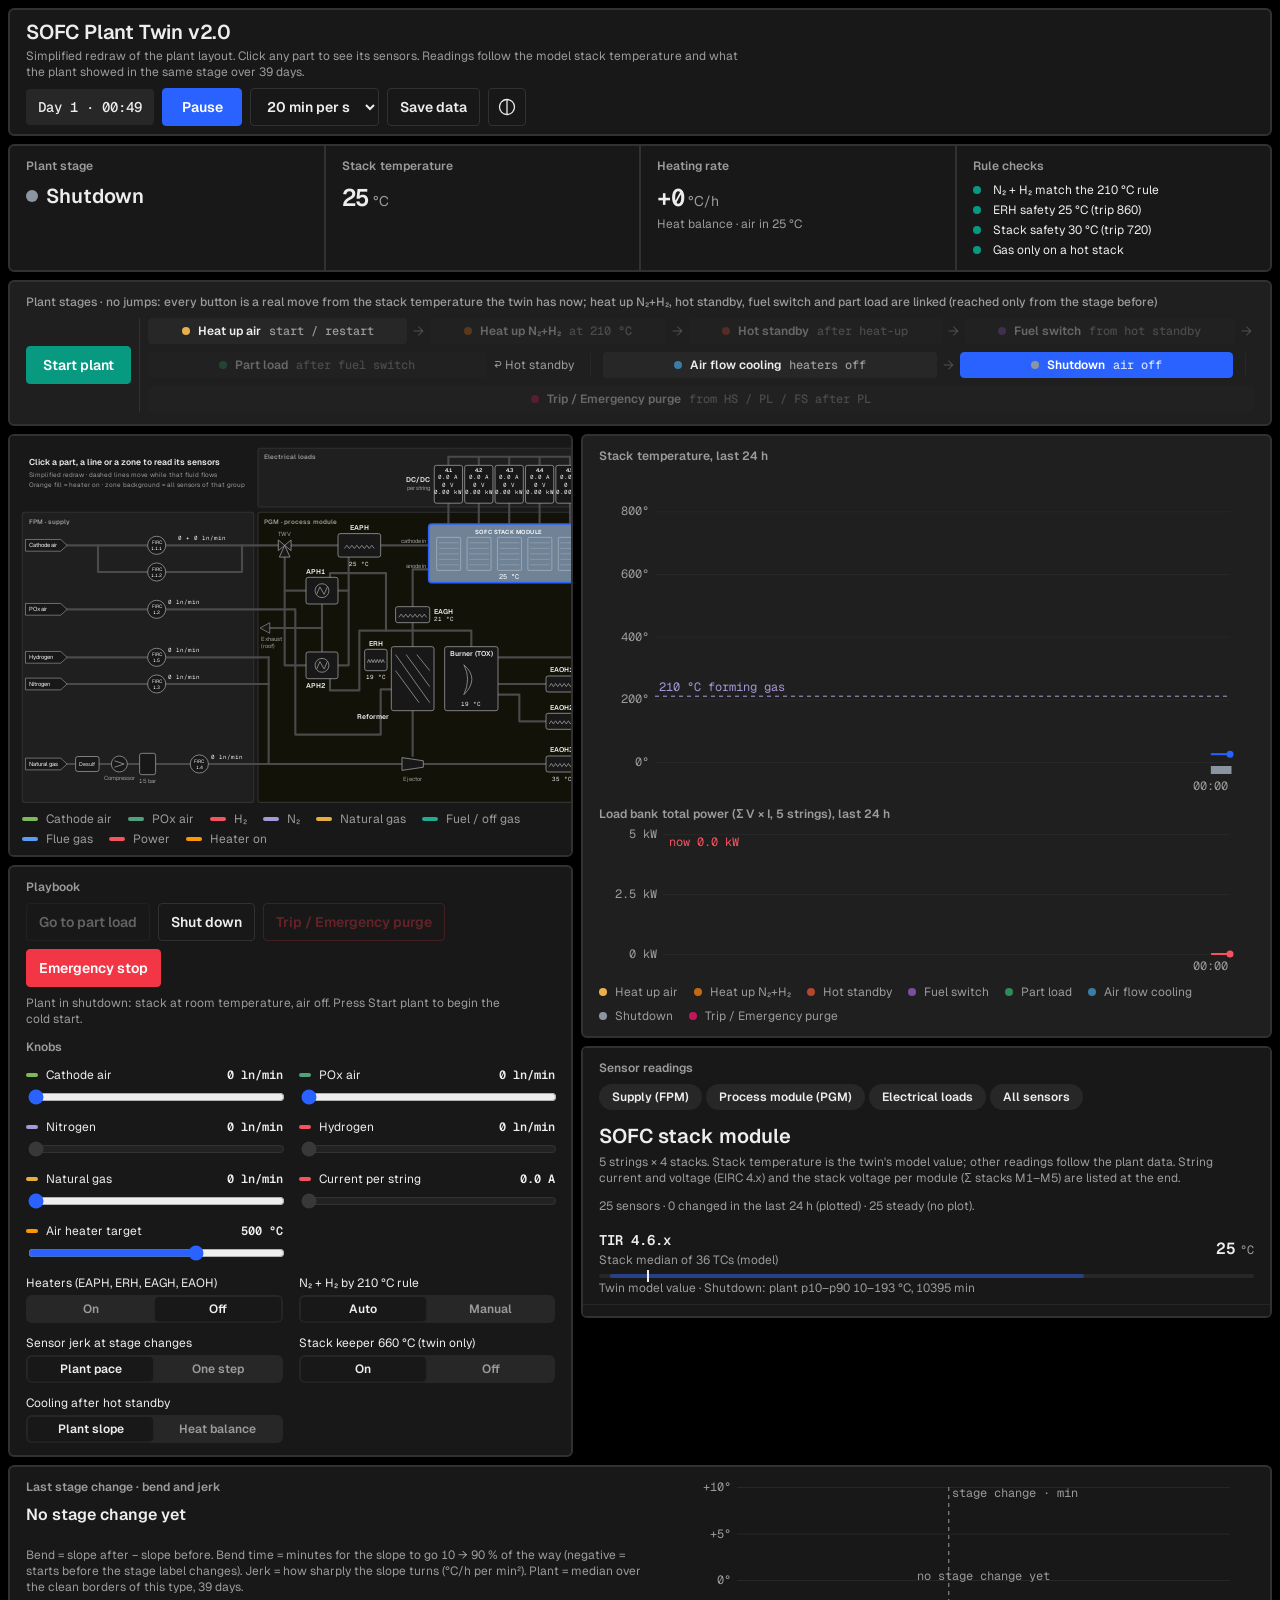
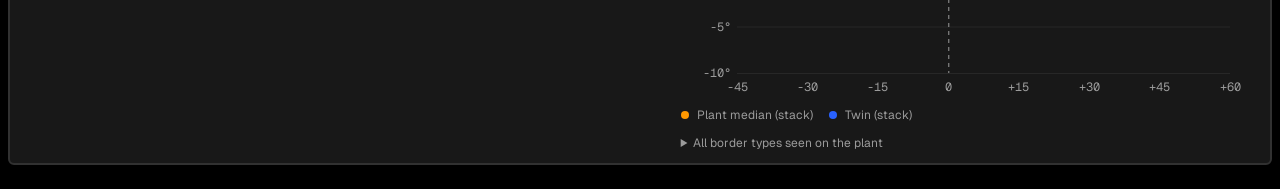
==== 05_twin_2d/index.html @ 3856739c "Twin restyle: Geist font, black theme, icon theme button, plain labels without hyphens; add landing-" ====
<!doctype html>
<html lang="en">
<head>
<meta charset="utf-8">
<meta name="viewport" content="width=device-width, initial-scale=1">
<title>SOFC Plant Twin v2.0</title>
<script>try{if(localStorage.getItem("theme")==="light")document.documentElement.dataset.theme="light"}catch(e){}</script>
<link rel="preconnect" href="https://fonts.googleapis.com">
<link rel="preconnect" href="https://fonts.gstatic.com" crossorigin>
<link rel="stylesheet" href="https://fonts.googleapis.com/css2?family=Geist:wght@400;500;600;700&family=Geist+Mono:wght@400;500;600&display=swap">
<link rel="stylesheet" href="style.css">
<link rel="manifest" href="manifest.webmanifest">
<link rel="icon" href="icons/icon-192.png">
<meta name="theme-color" content="#000000">
</head>
<body>

<div class="wrap">
  <header>
    <div>
      <h1>SOFC Plant Twin v2.0</h1>
      <p class="sub">Simplified redraw of the plant layout. Click any part to see its sensors. Readings follow the model stack temperature and what the plant showed in the same stage over 39 days.</p>
    </div>
    <div class="bar">
      <span class="clock" id="clock">Day 1 · 00:00</span>
      <button id="play" type="button">Pause</button>
      <select id="speed" aria-label="Simulation speed">
        <option value="5">5 min per s</option>
        <option value="20" selected>20 min per s</option>
        <option value="60">1 h per s</option>
      </select>
      <button id="saveBtn" type="button" title="Download every recorded minute (up to the last 48 h) as a CSV file">Save data</button>
      <button id="themeBtn" type="button" aria-label="Switch light or dark theme" title="Light or dark"><svg viewBox="0 0 256 256" fill="currentColor" aria-hidden="true"><path d="M201.54,54.46A104,104,0,0,0,54.46,201.54,104,104,0,0,0,201.54,54.46ZM40,128a88,88,0,0,1,80-87.63V215.63A88.13,88.13,0,0,1,40,128Zm96,87.63V40.37a88,88,0,0,1,0,175.26Z"/></svg></button>
    </div>
  </header>

  <section class="panel status" aria-label="Plant status">
    <div><p class="lbl">Plant stage</p><span class="pill" id="stage"><i></i><span>–</span></span></div>
    <div><p class="lbl">Stack temperature</p><span class="big" id="tStack">25</span><span class="unit">°C</span></div>
    <div><p class="lbl">Heating rate</p><span class="big" id="slope">0</span><span class="unit">°C/h</span><p class="src-tag" id="slopeSrc"></p></div>
    <div><p class="lbl">Rule checks</p><ul class="checks" id="checks"></ul></div>
  </section>

  <section class="panel hi" aria-label="Plant stages">
    <p class="lbl">Plant stages · no jumps: every button is a real move from the stack temperature the twin has now; heat up N₂+H₂, hot standby, fuel switch and part load are linked (reached only from the stage before)</p>
    <div class="stagerow">
      <button type="button" class="start" id="startBtn">Start plant</button>
      <span class="sep" aria-hidden="true"></span>
      <div class="stages" id="stages"></div>
    </div>
  </section>

  <div class="top">
    <div class="main">
    <section class="panel draw" aria-label="Plant schematic">
      <svg id="pid" viewBox="0 0 1200 680" role="group" aria-label="Plant schematic. Each part is a button that shows its sensor readings.">
        <rect class="zone" data-group="fpm" x="8" y="128" width="434" height="544" rx="4" fill="var(--zone)"/>
        <rect class="zone" data-group="pgm" x="450" y="128" width="742" height="544" rx="4" fill="var(--zone2)"/>
        <rect class="zone" data-group="loads" x="450" y="8" width="742" height="110" rx="4" fill="var(--zone)"/>
        <text x="20" y="150" class="zl">FPM · supply</text>
        <text x="462" y="150" class="zl">PGM · process module</text>
        <text x="462" y="28" class="zl">Electrical loads</text>
        <text x="20" y="40" class="t" style="font-size:16px">Click a part, a line or a zone to read its sensors</text>
        <text x="20" y="62" class="m" style="font-size:12px">Simplified redraw · dashed lines move while that fluid flows</text>
        <text x="20" y="80" class="m" style="font-size:12px">Orange fill = heater on · zone background = all sensors of that group</text>
        <g id="pipes"></g>
        <g id="parts"></g>
      </svg>
      <div class="fl" id="fluidLegend"></div>
    </section>
    <section class="panel ctl" aria-label="Knobs">
      <div>
        <p class="lbl">Playbook</p>
        <div class="scen">
          <button type="button" data-scen="load">Go to part load</button>
          <button type="button" data-scen="down">Shut down</button>
          <button type="button" class="trip" id="tripBtn">Trip / Emergency purge</button>
          <button type="button" class="estop" id="estopBtn" title="Everything off at once, air included">Emergency stop</button>
        </div>
        <p class="scenlbl" id="scenLbl"></p>
      </div>
      <p class="lbl" style="margin:0">Knobs</p>
      <div class="knobs" id="knobs"></div>
      <div class="knobs">
        <div class="row"><div class="hd"><span>Heaters (EAPH, ERH, EAGH, EAOH)</span></div>
          <div class="seg" role="group" aria-label="Heaters"><button type="button" id="hOn">On</button><button type="button" id="hOff">Off</button></div></div>
        <div class="row"><div class="hd"><span>N₂ + H₂ by 210 °C rule</span></div>
          <div class="seg" role="group" aria-label="Forming gas rule"><button type="button" id="fgA">Auto</button><button type="button" id="fgM">Manual</button></div></div>
        <div class="row"><div class="hd"><span>Sensor jerk at stage changes</span></div>
          <div class="seg" role="group" aria-label="Sensor jerk at stage changes"><button type="button" id="jOn">Plant pace</button><button type="button" id="jOff">One step</button></div></div>
        <div class="row"><div class="hd"><span>Stack keeper 660 °C (twin only)</span></div>
          <div class="seg" role="group" aria-label="Stack keeper"><button type="button" id="kpOn">On</button><button type="button" id="kpOff">Off</button></div></div>
        <div class="row"><div class="hd"><span>Cooling after hot standby</span></div>
          <div class="seg" role="group" aria-label="Cooling slope after hot standby"><button type="button" id="pcOn">Plant slope</button><button type="button" id="pcOff">Heat balance</button></div></div>
      </div>
    </section>
    </div>

    <div class="side">
    <section class="panel hi" aria-label="Trend">
      <p class="lbl">Stack temperature, last 24 h</p>
      <canvas id="trend" aria-label="Stack temperature, last 24 hours"></canvas>
      <p class="lbl" style="margin:10px 0 4px">Load bank total power (Σ V × I, 5 strings), last 24 h</p>
      <canvas id="power" aria-label="Load bank total power, last 24 hours"></canvas>
      <div class="legend" id="legend"></div>
    </section>
    <section class="panel read" aria-live="polite">
      <p class="lbl">Sensor readings</p>
      <div class="gchips" id="gChips" role="group" aria-label="Show all sensors of a group"></div>
      <h2 id="pTitle">Stack</h2>
      <p class="desc" id="pDesc"></p>
      <p class="psum" id="pSum"></p>
      <ul class="rows" id="pRows"></ul>
      <p class="src-note">Bar: plant range in this stage over 39 days (light band p10–p90, track p2–p98); tick = twin reading. Flows set by a knob read the knob. After a stage change, slow sensors move to the new level at the plant's pace. Plot under a reading: that sensor in the twin over the last 24 h (same time axis as the stack trend, colour strip = stage); only drawn for readings that changed. Tap a plot to enlarge it.</p>
    </section>
    </div>
  </div>

  <section class="panel bendp" aria-label="Last stage change: bend and jerk">
    <div>
      <p class="lbl">Last stage change · bend and jerk</p>
      <h2 id="bTitle">No stage change yet</h2>
      <p class="desc" id="bNote"></p>
      <table class="btab" id="bTab"></table>
      <p class="src-note">Bend = slope after − slope before. Bend time = minutes for the slope to go 10 → 90 % of the way (negative = starts before the stage label changes). Jerk = how sharply the slope turns (°C/h per min²). Plant = median over the clean borders of this type, 39 days.</p>
    </div>
    <div>
      <canvas id="bChart" aria-label="Stack temperature change around the last stage change: plant median vs twin"></canvas>
      <div class="legend"><span><i style="background:var(--heat)"></i>Plant median (stack)</span><span><i style="background:var(--chart)"></i>Twin (stack)</span></div>
      <details class="ball"><summary>All border types seen on the plant</summary><table class="btab" id="bAll"></table></details>
    </div>
  </section>
</div>

<script src="data/sensors.js"></script>
<script src="data/bends.js"></script>
<script src="app.js"></script>
<script>if (location.protocol.startsWith('http') && 'serviceWorker' in navigator) navigator.serviceWorker.register('sw.js');</script>
</body>
</html>
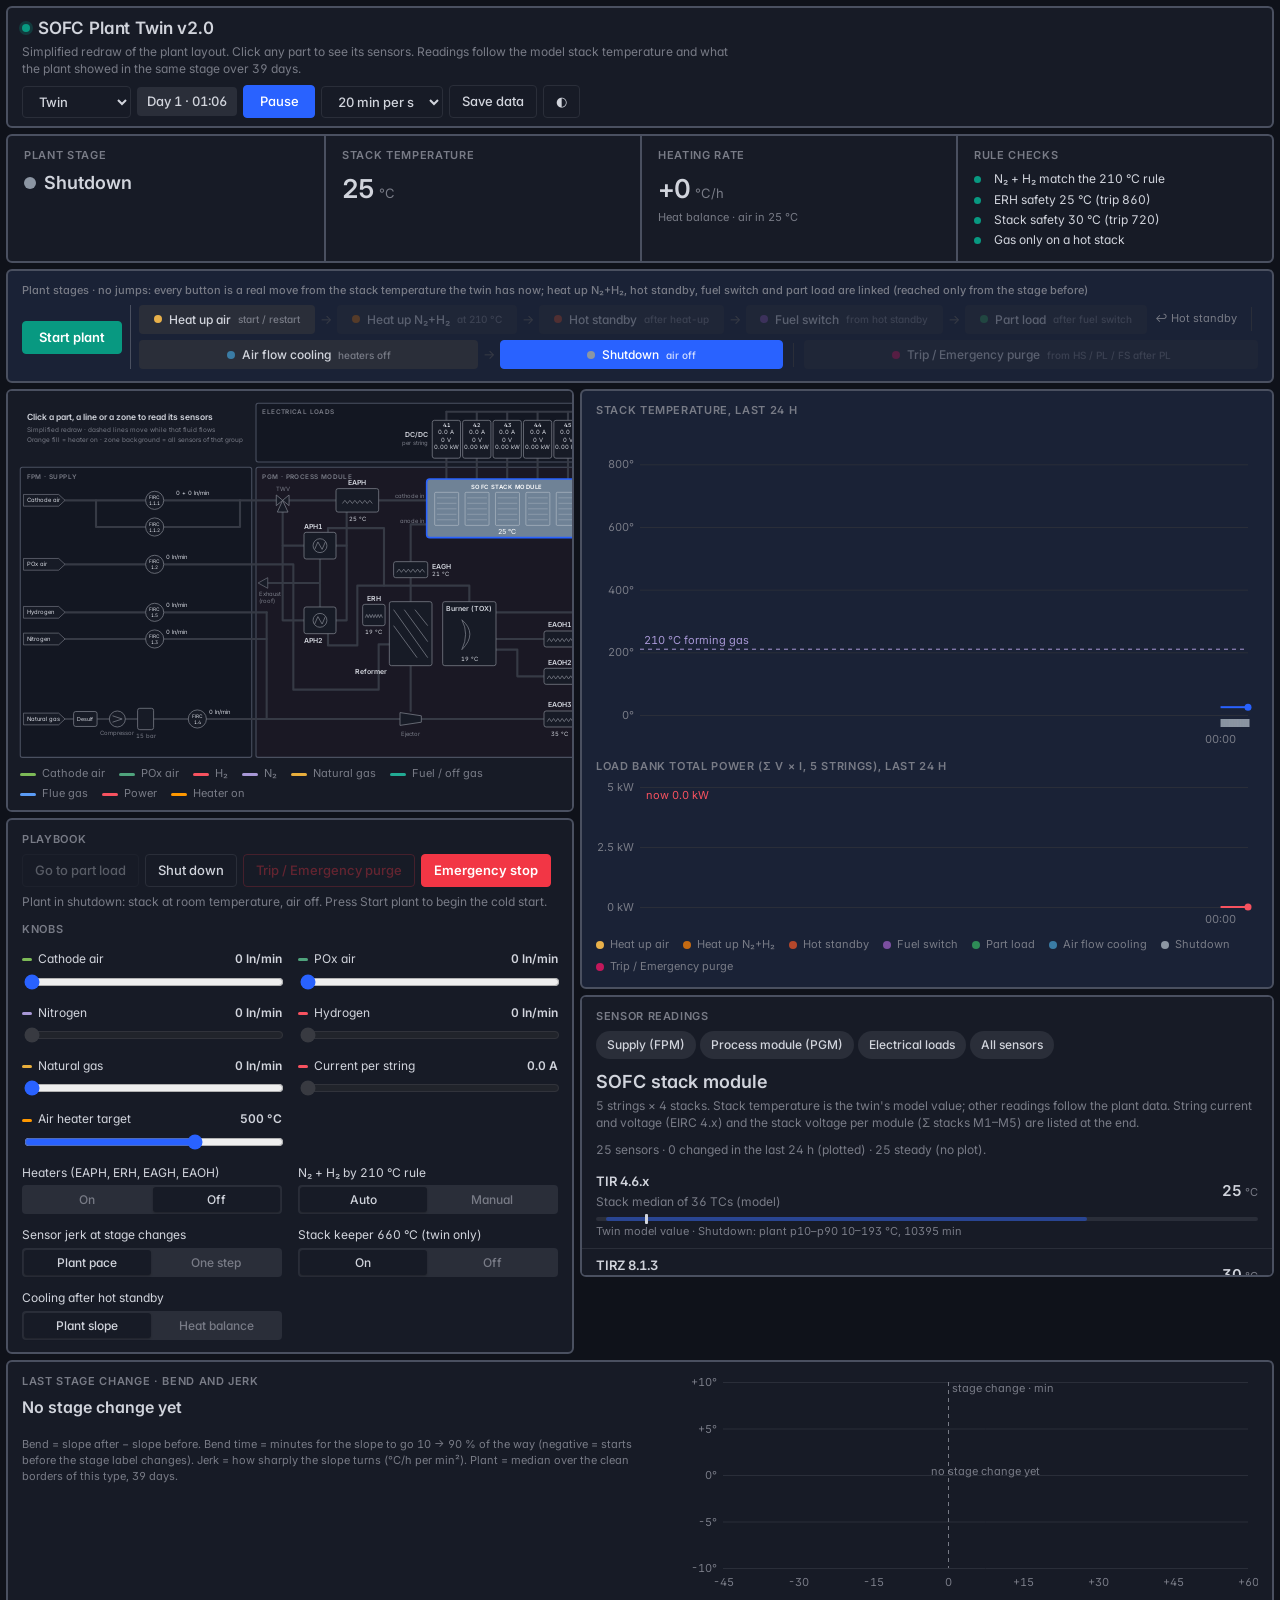
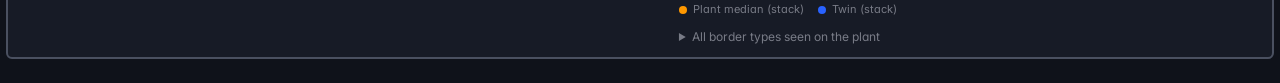
==== commit 623fb006: "Twin v2.0: data-file playback (Source select), 6 h/1 day speeds; twin dataset maker + app; v36 colou" ====
--- a/05_twin_2d/index.html
+++ b/05_twin_2d/index.html
@@ -7,11 +7,11 @@
 <script>try{if(localStorage.getItem("theme")==="light")document.documentElement.dataset.theme="light"}catch(e){}</script>
 <link rel="preconnect" href="https://fonts.googleapis.com">
 <link rel="preconnect" href="https://fonts.gstatic.com" crossorigin>
-<link rel="stylesheet" href="https://fonts.googleapis.com/css2?family=Geist:wght@400;500;600;700&family=Geist+Mono:wght@400;500;600&display=swap">
+<link rel="stylesheet" href="https://fonts.googleapis.com/css2?family=Inter:wght@400;500;600;700&display=swap">
 <link rel="stylesheet" href="style.css">
 <link rel="manifest" href="manifest.webmanifest">
 <link rel="icon" href="icons/icon-192.png">
-<meta name="theme-color" content="#000000">
+<meta name="theme-color" content="#0F121A">
 </head>
 <body>
 
@@ -22,15 +22,23 @@
       <p class="sub">Simplified redraw of the plant layout. Click any part to see its sensors. Readings follow the model stack temperature and what the plant showed in the same stage over 39 days.</p>
     </div>
     <div class="bar">
+      <select id="source" aria-label="Data source" title="Twin = simulation · Data file = play back a CSV (e.g. the generated 6-month data)">
+        <option value="twin">Twin</option>
+        <option value="file">Data file…</option>
+      </select>
+      <input type="file" id="fileIn" accept=".csv,.gz,.txt" hidden>
       <span class="clock" id="clock">Day 1 · 00:00</span>
+      <input type="range" id="seek" min="1" max="1" value="1" hidden aria-label="Position in the data file">
       <button id="play" type="button">Pause</button>
       <select id="speed" aria-label="Simulation speed">
         <option value="5">5 min per s</option>
         <option value="20" selected>20 min per s</option>
         <option value="60">1 h per s</option>
+        <option value="360">6 h per s</option>
+        <option value="1440">1 day per s</option>
       </select>
       <button id="saveBtn" type="button" title="Download every recorded minute (up to the last 48 h) as a CSV file">Save data</button>
-      <button id="themeBtn" type="button" aria-label="Switch light or dark theme" title="Light or dark"><svg viewBox="0 0 256 256" fill="currentColor" aria-hidden="true"><path d="M201.54,54.46A104,104,0,0,0,54.46,201.54,104,104,0,0,0,201.54,54.46ZM40,128a88,88,0,0,1,80-87.63V215.63A88.13,88.13,0,0,1,40,128Zm96,87.63V40.37a88,88,0,0,1,0,175.26Z"/></svg></button>
+      <button id="themeBtn" type="button" aria-label="Switch light or dark theme" title="Light / dark">◐</button>
     </div>
   </header>
 
--- a/05_twin_2d/style.css
+++ b/05_twin_2d/style.css
@@ -0,0 +1,189 @@
+*,*::before,*::after{box-sizing:border-box}
+body{margin:0}
+/* Look: TradingView-style terminal. Dark by default, flat panels on a near-black page, one blue accent, green/red for ok/trip. Colour in the schematic only for fluids, heaters and stage. */
+:root{
+  --bg:#0F121A; --panel:#171B26; --hover:#2A2E39; --fg:#D1D4DC; --muted:#787B86; --line:#2A2E39; --edge:#4A5060; --off:#363A45; --zone:#131722; --zone2:#1A1824; --hi:#1A2236;
+  --air:#7DBA57; --pox:#4FA37C; --h2:#F7525F; --n2:#A898D6; --ng:#E8AE3C; --fuel:#22AB94; --flue:#5B9CF6; --elec:#F7525F;
+  --heat:#FF9800; --sel:#2962FF; --chart:#2962FF; --ok:#089981; --warn:#F23645;
+  --f-display:"Inter",-apple-system,BlinkMacSystemFont,"Segoe UI","Trebuchet MS",Roboto,Ubuntu,sans-serif;
+  --f-body:var(--f-display); --f-mono:var(--f-display);
+  color-scheme:dark;
+}
+:root[data-theme="light"]{
+  --bg:#F0F3FA; --panel:#FFFFFF; --hover:#F0F3FA; --fg:#131722; --muted:#787B86; --line:#E0E3EB; --edge:#9AA1B2; --off:#D1D4DC; --zone:#F8F9FD; --zone2:#FBF6F0; --hi:#EAF0FE;
+  --air:#5E9C3A; --pox:#2F6B4F; --h2:#F23645; --n2:#8C7BB8; --ng:#D99A1E; --fuel:#089981; --flue:#2C4F86; --elec:#F23645;
+  --heat:#F57C00; --sel:#2962FF; --chart:#2962FF; --ok:#089981; --warn:#F23645; color-scheme:light}
+body{background:var(--bg);color:var(--fg);font-family:var(--f-body);font-size:13px;line-height:1.45;font-variant-numeric:tabular-nums;-webkit-font-smoothing:antialiased;font-feature-settings:"cv11","ss01"}
+::-webkit-scrollbar{width:8px;height:8px} ::-webkit-scrollbar-track{background:transparent}
+::-webkit-scrollbar-thumb{background:var(--off);border-radius:4px} ::-webkit-scrollbar-thumb:hover{background:var(--muted)}
+::selection{background:color-mix(in srgb,var(--sel) 35%,transparent)}
+.wrap{max-width:none;margin:0;padding-block:6px 24px;padding-left:max(6px,env(safe-area-inset-left,0px));padding-right:max(6px,env(safe-area-inset-right,0px));display:grid;gap:6px}
+header{display:flex;flex-wrap:wrap;align-items:center;justify-content:space-between;gap:8px 16px;background:var(--panel);border:2px solid var(--edge);border-radius:6px;padding:8px 14px}
+h1{font-family:var(--f-display);font-weight:600;font-size:17px;margin:0;letter-spacing:-.01em;display:flex;align-items:center;gap:8px}
+h1::before{content:"";width:8px;height:8px;border-radius:50%;background:var(--ok);box-shadow:0 0 0 3px color-mix(in srgb,var(--ok) 25%,transparent)}
+.sub{color:var(--muted);margin:2px 0 0;max-width:90ch;font-size:12px}
+.bar{display:flex;flex-wrap:wrap;gap:6px;align-items:center}
+.clock{font-family:var(--f-mono);color:var(--fg);font-weight:500;padding:5px 10px;background:var(--hover);border-radius:4px}
+button,select{font:inherit;font-family:var(--f-display);font-weight:500;font-size:13px;color:var(--fg);background:transparent;border:1px solid var(--line);border-radius:4px;padding:6px 12px;cursor:pointer;transition:background .15s,border-color .15s,color .15s}
+select{background:var(--panel)}
+button:hover,select:hover{background:var(--hover);border-color:var(--hover)}
+button:focus-visible,select:focus-visible,input:focus-visible{outline:2px solid var(--sel);outline-offset:1px}
+button.trip{border-color:color-mix(in srgb,var(--warn) 60%,transparent);color:var(--warn)}
+button.trip:hover{background:color-mix(in srgb,var(--warn) 12%,transparent)}
+button.start{border-color:var(--ok);background:var(--ok);color:#fff;font-weight:600}
+button.start:hover{filter:brightness(1.12);background:var(--ok)}
+button.estop{border-color:var(--warn);background:var(--warn);color:#fff;font-weight:600}
+button.estop:hover{filter:brightness(1.12);background:var(--warn)}
+#play{background:var(--sel);border-color:var(--sel);color:#fff;min-width:72px}
+#play:hover{filter:brightness(1.12)}
+button[aria-disabled="true"]:not([aria-current]){opacity:.35;cursor:not-allowed}
+button[aria-disabled="true"]:not([aria-current]):hover{background:transparent;border-color:var(--line)}
+.panel{background:var(--panel);border:2px solid var(--edge);border-radius:6px;padding:12px 14px;min-width:0}
+.panel.hi{background:var(--hi)}
+.lbl{font-family:var(--f-display);font-size:11px;font-weight:600;text-transform:uppercase;letter-spacing:.06em;color:var(--muted);margin:0 0 6px}
+.status{display:grid;grid-template-columns:repeat(4,minmax(0,1fr));gap:0;align-items:stretch;padding:0}
+.status>div{padding:12px 16px;border-left:2px solid var(--edge)} .status>div:first-child{border-left:0}
+@media (max-width:760px){.status{grid-template-columns:repeat(2,minmax(0,1fr))}.status>div:nth-child(3){border-left:0}.status>div:nth-child(n+3){border-top:2px solid var(--edge)}}
+.big{font-family:var(--f-mono);font-size:26px;font-weight:600;letter-spacing:-.02em}
+.unit{font-size:13px;color:var(--muted);margin-left:4px}
+.pill{display:inline-flex;align-items:center;gap:8px;font-family:var(--f-display);font-weight:600;font-size:18px}
+.pill i{width:12px;height:12px;border-radius:50%;display:inline-block}
+.checks{display:grid;gap:3px;margin:0;padding:0;list-style:none;font-size:12px}
+.checks li{display:grid;grid-template-columns:12px minmax(0,1fr);gap:8px;align-items:start}
+.checks li b{width:7px;height:7px;border-radius:50%;margin-top:6px;background:var(--ok)}
+.checks li.bad{color:var(--warn)} .checks li.bad b{background:var(--warn)}
+
+.top{display:grid;grid-template-columns:minmax(0,0.9fr) minmax(0,1.1fr);gap:6px;align-items:start}
+@media (max-width:1100px){.top{grid-template-columns:minmax(0,1fr)}}
+.draw{overflow-x:auto;padding:8px}
+.draw svg{display:block;width:100%;min-width:640px;height:auto}
+svg text{font-family:var(--f-display);fill:var(--fg)}
+svg .zl{font-size:12px;font-weight:600;fill:var(--muted);letter-spacing:.06em;text-transform:uppercase}
+svg .m{fill:var(--muted);font-size:11px}
+svg .v{font-family:var(--f-mono);font-size:11px;fill:var(--fg)}
+svg .t{font-size:13px;font-weight:600}
+.pipe{fill:none;stroke:var(--off);stroke-width:4;stroke-linecap:round;stroke-linejoin:round}
+.flow{fill:none;stroke-width:4;stroke-linecap:round;stroke-linejoin:round;stroke-dasharray:9 7;opacity:0;transition:opacity .3s;pointer-events:none}
+.flow.on{opacity:1;animation:run 1.1s linear infinite}
+@keyframes run{to{stroke-dashoffset:-32}}
+@media (prefers-reduced-motion:reduce){.flow.on{animation:none;stroke-dasharray:none}}
+.hit{fill:none;stroke:transparent;stroke-width:16;cursor:pointer}
+.part{cursor:pointer}
+.part .sh{fill:var(--panel);stroke:var(--muted);stroke-width:1.5;transition:stroke .2s}
+.part:hover .sh,.part:focus-visible .sh{stroke:var(--sel);stroke-width:2.5}
+.part:focus{outline:none}
+.part.sel .sh{stroke:var(--sel);stroke-width:3}
+.part.hot .sh{fill:color-mix(in srgb,var(--heat) 22%,var(--panel))}
+.part.hot .coil{stroke:var(--heat)}
+.coil{fill:none;stroke:var(--muted);stroke-width:1.5}
+.src{fill:var(--panel);stroke:var(--muted);stroke-width:1.2}
+
+.read h2{font-family:var(--f-display);font-size:18px;font-weight:600;margin:0}
+.read .desc{color:var(--muted);margin:2px 0 10px;font-size:12px}
+.rows{display:grid;gap:0;margin:0 -14px;padding:0;list-style:none}
+.rows li{display:grid;grid-template-columns:minmax(0,1fr) auto;gap:2px 10px;padding:7px 14px;border-bottom:1px solid var(--line);transition:background .15s}
+.rows li:hover{background:var(--hover)}
+.rows .tag{font-family:var(--f-mono);font-size:13px;font-weight:600}
+.rows .d{color:var(--muted);font-size:12px;grid-column:1}
+.rows .val{font-family:var(--f-mono);font-size:15px;font-weight:600;text-align:right;grid-row:1/3;grid-column:2;align-self:center}
+.rows .val small{font-size:11px;font-weight:400;color:var(--muted);margin-left:3px}
+.rng{grid-column:1/3;position:relative;height:4px;border-radius:2px;background:var(--hover);margin-top:5px}
+.rng .band{position:absolute;top:0;bottom:0;background:color-mix(in srgb,var(--sel) 45%,transparent);border-radius:2px}
+.rng .dot{position:absolute;top:-3px;width:3px;height:10px;background:var(--fg);border-radius:1px}
+.rows .note{grid-column:1/3;font-size:11px;color:var(--muted)}
+.rows li.trip .val{color:var(--warn)}
+.src-note{font-size:11px;color:var(--muted);margin-top:10px}
+
+.ctl{display:grid;gap:12px}
+.knobs{display:grid;grid-template-columns:1fr 1fr;gap:12px 16px}
+@media (max-width:460px){.knobs{grid-template-columns:1fr}}
+.row{display:grid;gap:4px;min-width:0}
+.row .hd{display:flex;justify-content:space-between;align-items:baseline;gap:8px;font-size:12px;color:var(--muted)}
+.row .hd label,.row .hd span:first-child{color:var(--fg)}
+.row .hd i{width:10px;height:3px;display:inline-block;margin-right:6px;vertical-align:middle;border-radius:2px}
+.row .num{font-family:var(--f-mono);font-size:12px;font-weight:600;color:var(--fg)}
+input[type=range]{width:100%;accent-color:var(--sel);height:16px}
+input[type=range]:disabled{opacity:.35}
+.seg{display:flex;gap:2px;padding:2px;background:var(--hover);border-radius:4px}
+.seg button{flex:1;border:0;border-radius:3px;padding:4px 6px;background:transparent;font-size:12px;color:var(--muted)}
+.seg button:hover{color:var(--fg);background:transparent}
+.seg button[aria-pressed="true"]{background:var(--panel);color:var(--fg);box-shadow:0 1px 2px rgb(0 0 0 / .25)}
+.scen{display:flex;flex-wrap:wrap;gap:6px}
+.scenlbl{font-size:12px;color:var(--muted);min-height:1.4em;margin:6px 0 0}
+canvas{display:block;width:100%;height:230px}
+.legend{display:flex;flex-wrap:wrap;gap:6px 14px;font-size:11px;color:var(--muted);margin-top:8px}
+.legend span{display:inline-flex;align-items:center;gap:6px}
+.legend i{width:8px;height:8px;border-radius:50%;display:inline-block}
+.note{color:var(--muted);font-size:12px;max-width:110ch;line-height:1.6}
+.note p{margin:0 0 8px}
+.fl{display:flex;flex-wrap:wrap;gap:4px 14px;font-size:11px;color:var(--muted);margin:4px 4px 0}
+.fl span{display:inline-flex;align-items:center;gap:6px}
+.fl i{width:16px;height:3px;border-radius:2px;display:inline-block}
+.stagerow{display:flex;align-items:stretch;gap:8px}
+.stagerow>.start{flex:0 0 auto;padding:6px 16px;font-size:13px;align-self:center}
+.stagerow>.sep{width:2px;background:var(--edge);align-self:stretch}
+.stagerow>.stages{flex:1 1 auto;min-width:0}
+@media (max-width:700px){.stagerow{flex-direction:column}.stagerow>.sep{display:none}.stagerow>.start{align-self:flex-start}}
+.stages{display:flex;flex-wrap:wrap;gap:6px 4px;align-items:center}
+.stages .arr{color:var(--off);font-size:13px;padding:0 1px}
+.stages .arr.back{font-size:11px;white-space:nowrap;padding:0 4px;color:var(--muted)}
+.stages .sep{width:1px;height:24px;background:var(--line);margin:0 6px}
+.stages button{display:inline-flex;align-items:center;gap:7px;padding:5px 10px;font-size:12px;border-color:transparent;background:var(--hover)}
+.stages button:hover{border-color:var(--off)}
+.stages button i{width:8px;height:8px;border-radius:50%;display:inline-block}
+.stages button small{font-family:var(--f-mono);font-size:10px;color:var(--muted)}
+.stages button[aria-current="step"]{background:var(--sel);color:#fff;border-color:var(--sel)}
+.stages button[aria-current="step"] small{color:#fff;opacity:.8}
+/* right column stays in view; its sensor list scrolls inside */
+.side{display:grid;gap:6px;min-width:0;position:sticky;top:6px;max-height:calc(100vh - 12px);grid-template-rows:auto minmax(0,1fr)}
+.side canvas{height:clamp(240px,36vh,480px)}
+.side #power{height:150px}
+.side .read{overflow-y:auto;min-height:0}
+@media (max-width:1100px){.side{position:static;max-height:none}.side .read{overflow:visible}}
+.draw svg{max-height:calc(100vh - 120px)}
+.main{display:grid;gap:6px;min-width:0}
+.main .knobs{grid-template-columns:repeat(auto-fill,minmax(220px,1fr))}
+.stages button{flex:1 1 auto;justify-content:center}
+.src-tag{font-size:11px;color:var(--muted);margin:2px 0 0}
+.bendp{display:grid;grid-template-columns:minmax(0,1.1fr) minmax(0,1fr);gap:20px;align-items:start}
+@media (max-width:900px){.bendp{grid-template-columns:minmax(0,1fr)}}
+.bendp h2{font-family:var(--f-display);font-size:16px;font-weight:600;margin:0}
+.bendp .desc{color:var(--muted);margin:2px 0 8px;font-size:12px}
+.bendp canvas{height:220px}
+.btab{width:100%;border-collapse:collapse;font-size:12px}
+.btab th,.btab td{text-align:right;padding:6px 8px;border-bottom:1px solid var(--line)}
+.btab th:first-child,.btab td:first-child{text-align:left}
+.btab th{font-family:var(--f-display);font-weight:500;font-size:11px;color:var(--muted);text-transform:uppercase;letter-spacing:.04em}
+.btab td{font-family:var(--f-mono);font-size:12px}
+.btab td:first-child{font-family:var(--f-body);font-size:12px}
+.btab tbody tr:hover td,.btab tr:hover td{background:var(--hover)}
+.btab tr.cur td{background:color-mix(in srgb,var(--sel) 16%,transparent)}
+.ball{margin-top:10px;font-size:12px} .ball summary{cursor:pointer;color:var(--muted)} .ball summary:hover{color:var(--fg)}
+.ball .btab{margin-top:6px}
+/* clickable zones (groups), picked line, group chips, time plots under readings */
+svg .zl{pointer-events:none}
+.zone{cursor:pointer;stroke:var(--edge);stroke-width:2;transition:stroke .2s}
+.zone:hover,.zone:focus-visible{stroke:color-mix(in srgb,var(--sel) 45%,transparent)}
+.zone:focus{outline:none}
+.zone.sel{stroke:var(--sel);stroke-width:3}
+.hit.sel{stroke:color-mix(in srgb,var(--sel) 30%,transparent)}
+@media (pointer:coarse){.hit{stroke-width:28}}
+.gchips{display:flex;flex-wrap:wrap;gap:4px;margin:0 0 10px}
+.gchips button{padding:4px 10px;font-size:12px;border-color:transparent;background:var(--hover);border-radius:14px}
+.gchips button[aria-pressed="true"]{background:var(--sel);color:#fff;border-color:var(--sel)}
+.psum{font-size:12px;color:var(--muted);margin:0 0 6px}
+.rows li.grp{display:flex;align-items:baseline;justify-content:space-between;gap:8px;padding:12px 14px 6px;border-bottom:1px solid var(--line);background:var(--zone)}
+.rows li.grp:hover{background:var(--zone)}
+.rows li.grp button{border:0;background:none;padding:0;font-family:var(--f-display);font-weight:600;font-size:14px;color:var(--sel);text-align:left}
+.rows li.grp small{font-size:11px;color:var(--muted)}
+.rows .plot{grid-column:1/3;cursor:zoom-in;margin-top:4px}
+.rows .plot[hidden]{display:none}
+.rows .plot.big{cursor:zoom-out}
+.side .rows canvas,.rows canvas{height:170px;border-radius:4px;background:var(--zone)}
+.side .rows .plot.big canvas,.rows .plot.big canvas{height:380px}
+.rows .pl{display:block;font-size:11px;color:var(--muted);font-family:var(--f-mono)}
+[aria-label="Plant stages"]>.lbl{text-transform:none;letter-spacing:0;font-weight:500}
+/* data viewer: seek bar in the top bar; twin controls locked while a data file is shown */
+#seek{width:220px}
+#seek[hidden]{display:none}
+[inert]{opacity:.45}
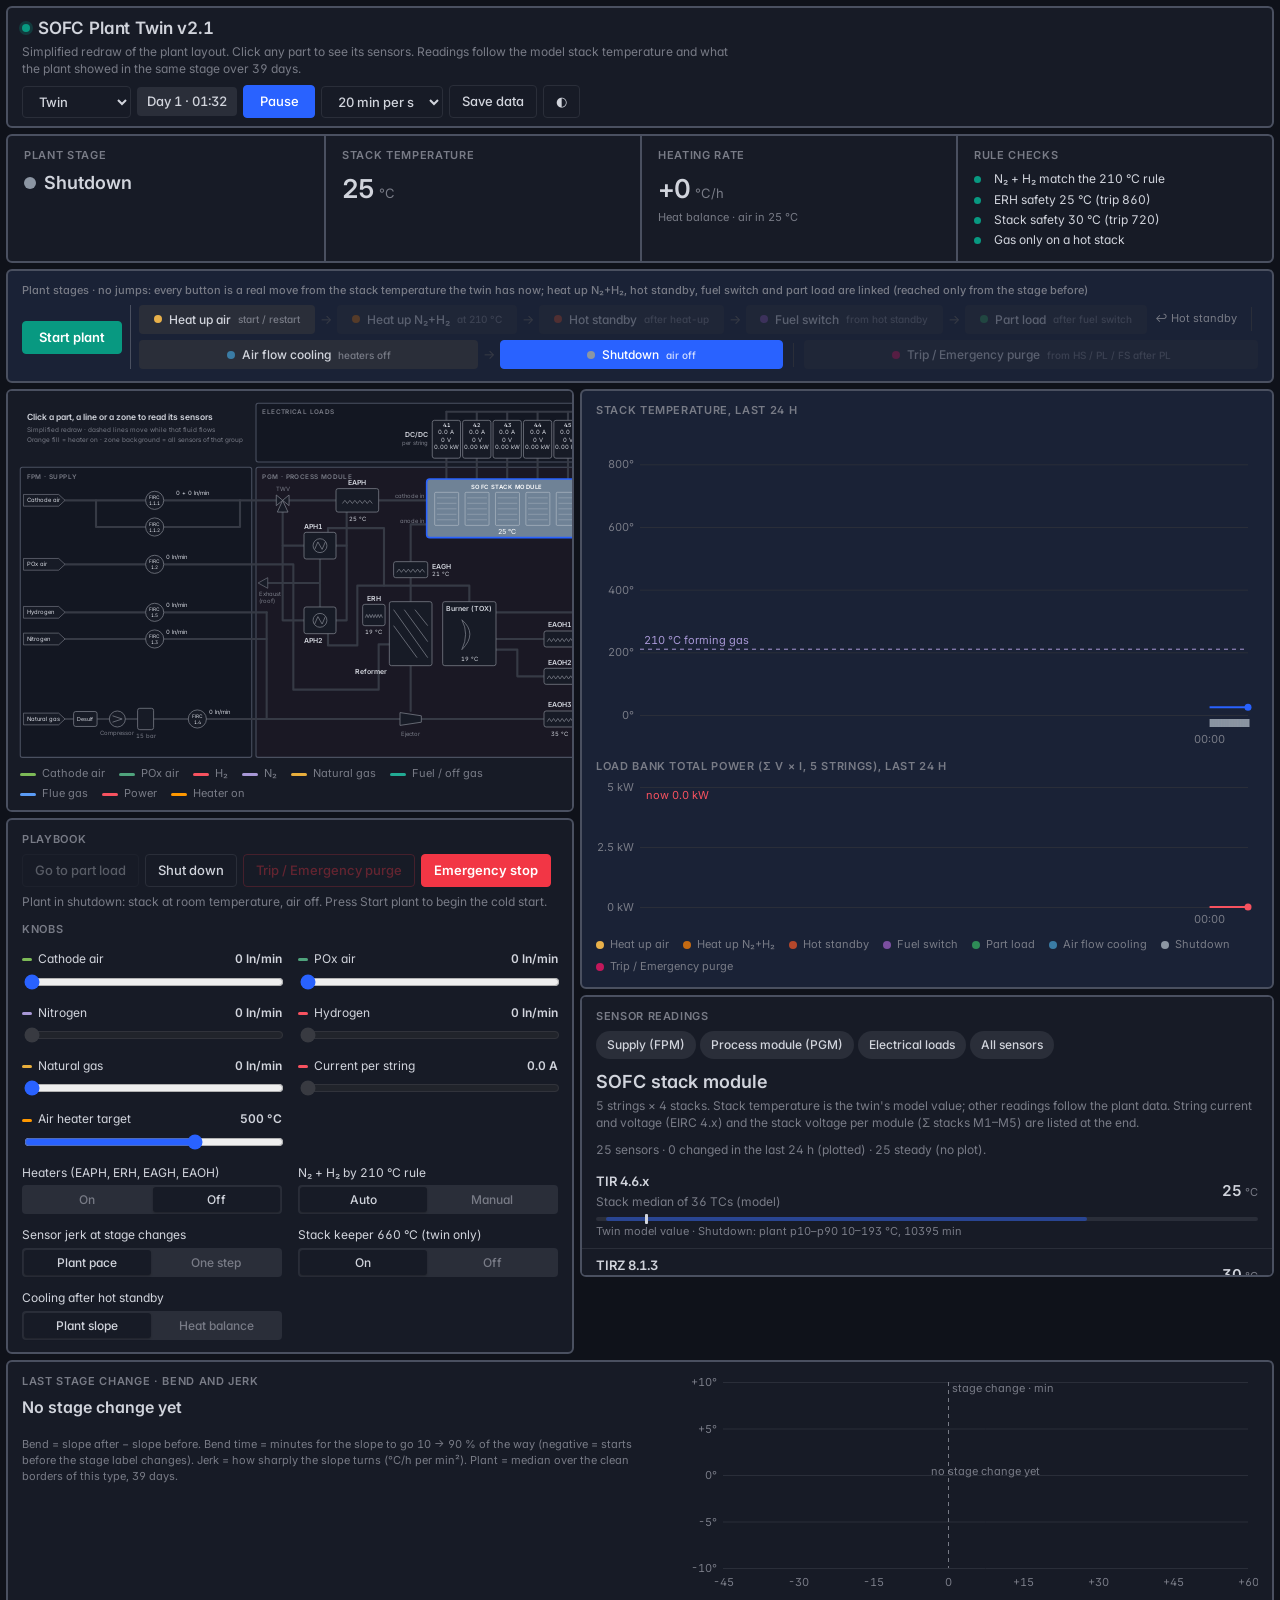
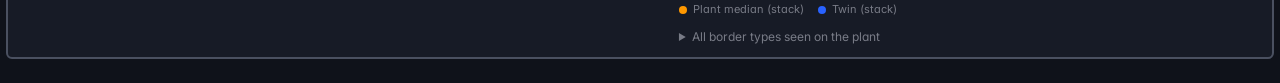
==== commit 74d55c7e: "Twin v2.1: label and README for data-file playback release" ====
--- a/05_twin_2d/index.html
+++ b/05_twin_2d/index.html
@@ -3,7 +3,7 @@
 <head>
 <meta charset="utf-8">
 <meta name="viewport" content="width=device-width, initial-scale=1">
-<title>SOFC Plant Twin v2.0</title>
+<title>SOFC Plant Twin v2.1</title>
 <script>try{if(localStorage.getItem("theme")==="light")document.documentElement.dataset.theme="light"}catch(e){}</script>
 <link rel="preconnect" href="https://fonts.googleapis.com">
 <link rel="preconnect" href="https://fonts.gstatic.com" crossorigin>
@@ -18,7 +18,7 @@
 <div class="wrap">
   <header>
     <div>
-      <h1>SOFC Plant Twin v2.0</h1>
+      <h1>SOFC Plant Twin v2.1</h1>
       <p class="sub">Simplified redraw of the plant layout. Click any part to see its sensors. Readings follow the model stack temperature and what the plant showed in the same stage over 39 days.</p>
     </div>
     <div class="bar">
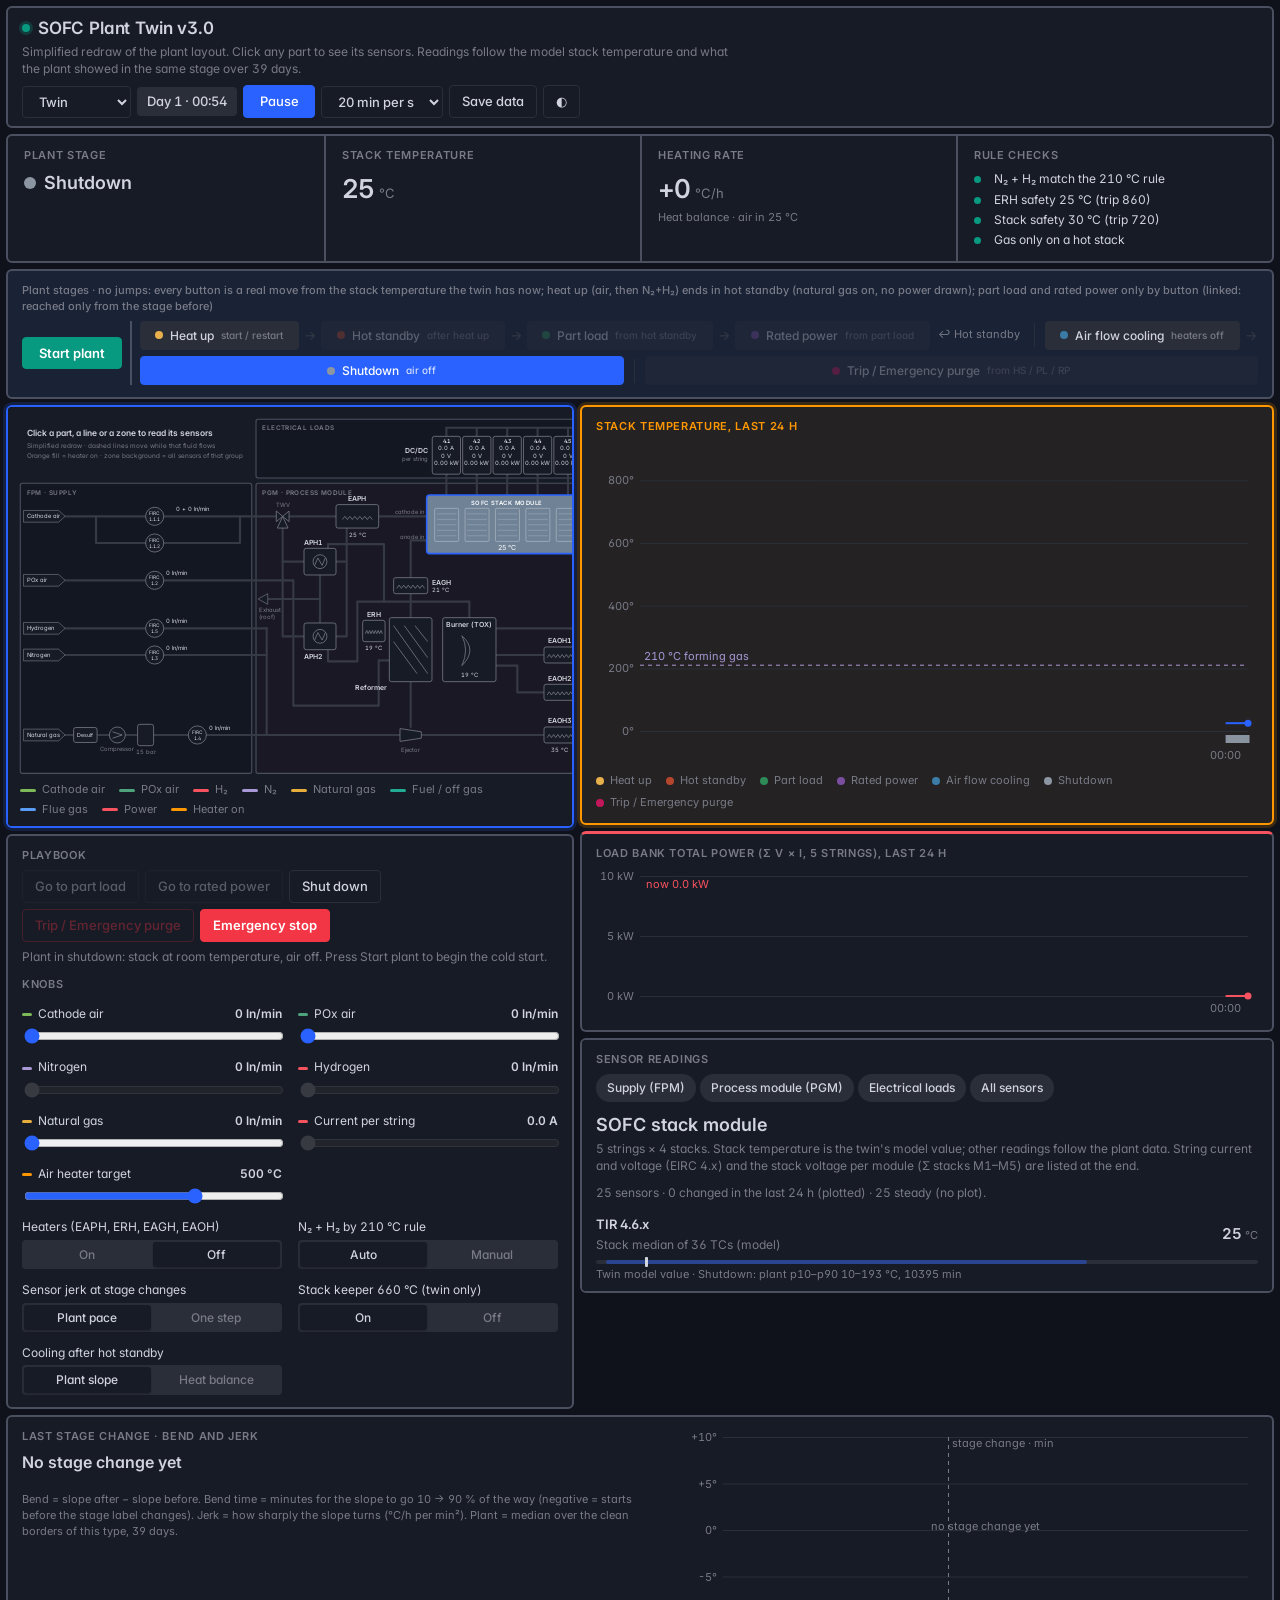
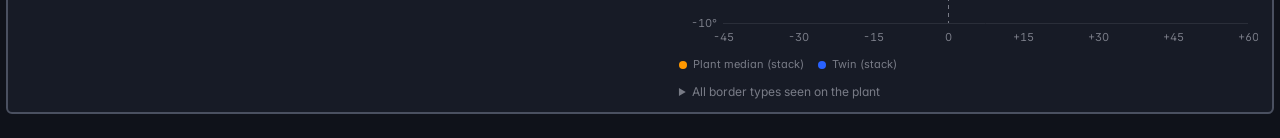
==== commit f76161be: "Twin v2.2 and dataset app updates; 60 kW rated-power sensor stretch (script, outputs, PDF)" ====
--- a/05_twin_2d/index.html
+++ b/05_twin_2d/index.html
@@ -3,7 +3,7 @@
 <head>
 <meta charset="utf-8">
 <meta name="viewport" content="width=device-width, initial-scale=1">
-<title>SOFC Plant Twin v2.1</title>
+<title>SOFC Plant Twin v3.0</title>
 <script>try{if(localStorage.getItem("theme")==="light")document.documentElement.dataset.theme="light"}catch(e){}</script>
 <link rel="preconnect" href="https://fonts.googleapis.com">
 <link rel="preconnect" href="https://fonts.gstatic.com" crossorigin>
@@ -18,7 +18,7 @@
 <div class="wrap">
   <header>
     <div>
-      <h1>SOFC Plant Twin v2.1</h1>
+      <h1>SOFC Plant Twin v3.0</h1>
       <p class="sub">Simplified redraw of the plant layout. Click any part to see its sensors. Readings follow the model stack temperature and what the plant showed in the same stage over 39 days.</p>
     </div>
     <div class="bar">
@@ -50,7 +50,7 @@
   </section>
 
   <section class="panel hi" aria-label="Plant stages">
-    <p class="lbl">Plant stages · no jumps: every button is a real move from the stack temperature the twin has now; heat up N₂+H₂, hot standby, fuel switch and part load are linked (reached only from the stage before)</p>
+    <p class="lbl">Plant stages · no jumps: every button is a real move from the stack temperature the twin has now; heat up (air, then N₂+H₂) ends in hot standby (natural gas on, no power drawn); part load and rated power only by button (linked: reached only from the stage before)</p>
     <div class="stagerow">
       <button type="button" class="start" id="startBtn">Start plant</button>
       <span class="sep" aria-hidden="true"></span>
@@ -60,7 +60,7 @@
 
   <div class="top">
     <div class="main">
-    <section class="panel draw" aria-label="Plant schematic">
+    <section class="panel draw focus" aria-label="Plant schematic">
       <svg id="pid" viewBox="0 0 1200 680" role="group" aria-label="Plant schematic. Each part is a button that shows its sensor readings.">
         <rect class="zone" data-group="fpm" x="8" y="128" width="434" height="544" rx="4" fill="var(--zone)"/>
         <rect class="zone" data-group="pgm" x="450" y="128" width="742" height="544" rx="4" fill="var(--zone2)"/>
@@ -81,6 +81,7 @@
         <p class="lbl">Playbook</p>
         <div class="scen">
           <button type="button" data-scen="load">Go to part load</button>
+          <button type="button" data-scen="rated">Go to rated power</button>
           <button type="button" data-scen="down">Shut down</button>
           <button type="button" class="trip" id="tripBtn">Trip / Emergency purge</button>
           <button type="button" class="estop" id="estopBtn" title="Everything off at once, air included">Emergency stop</button>
@@ -105,12 +106,14 @@
     </div>
 
     <div class="side">
-    <section class="panel hi" aria-label="Trend">
+    <section class="panel focus stack" aria-label="Stack temperature trend">
       <p class="lbl">Stack temperature, last 24 h</p>
       <canvas id="trend" aria-label="Stack temperature, last 24 hours"></canvas>
-      <p class="lbl" style="margin:10px 0 4px">Load bank total power (Σ V × I, 5 strings), last 24 h</p>
+      <div class="legend" id="legend"></div>
+    </section>
+    <section class="panel pwr" aria-label="Power trend">
+      <p class="lbl">Load bank total power (Σ V × I, 5 strings), last 24 h</p>
       <canvas id="power" aria-label="Load bank total power, last 24 hours"></canvas>
-      <div class="legend" id="legend"></div>
     </section>
     <section class="panel read" aria-live="polite">
       <p class="lbl">Sensor readings</p>
--- a/05_twin_2d/style.css
+++ b/05_twin_2d/style.css
@@ -40,6 +40,12 @@
 button[aria-disabled="true"]:not([aria-current]):hover{background:transparent;border-color:var(--line)}
 .panel{background:var(--panel);border:2px solid var(--edge);border-radius:6px;padding:12px 14px;min-width:0}
 .panel.hi{background:var(--hi)}
+/* v2.2 highlight: schematic and stack trend are the two things to watch: blue edge, soft glow, blue label */
+.panel.focus{--acc:var(--sel);border-color:var(--acc);box-shadow:0 0 0 3px color-mix(in srgb,var(--acc) 18%,transparent)}
+.panel.focus>.lbl{color:var(--acc)}
+/* stack trend: warm amber (heat) so it reads apart from the blue schematic */
+.panel.focus.stack{--acc:var(--heat);background:color-mix(in srgb,var(--heat) 6%,var(--panel))}
+.panel.pwr{border-top:3px solid var(--elec)}
 .lbl{font-family:var(--f-display);font-size:11px;font-weight:600;text-transform:uppercase;letter-spacing:.06em;color:var(--muted);margin:0 0 6px}
 .status{display:grid;grid-template-columns:repeat(4,minmax(0,1fr));gap:0;align-items:stretch;padding:0}
 .status>div{padding:12px 16px;border-left:2px solid var(--edge)} .status>div:first-child{border-left:0}
@@ -135,7 +141,7 @@
 .stages button[aria-current="step"]{background:var(--sel);color:#fff;border-color:var(--sel)}
 .stages button[aria-current="step"] small{color:#fff;opacity:.8}
 /* right column stays in view; its sensor list scrolls inside */
-.side{display:grid;gap:6px;min-width:0;position:sticky;top:6px;max-height:calc(100vh - 12px);grid-template-rows:auto minmax(0,1fr)}
+.side{display:grid;gap:6px;min-width:0;position:sticky;top:6px;max-height:calc(100vh - 12px);grid-template-rows:auto auto minmax(0,1fr)}
 .side canvas{height:clamp(240px,36vh,480px)}
 .side #power{height:150px}
 .side .read{overflow-y:auto;min-height:0}
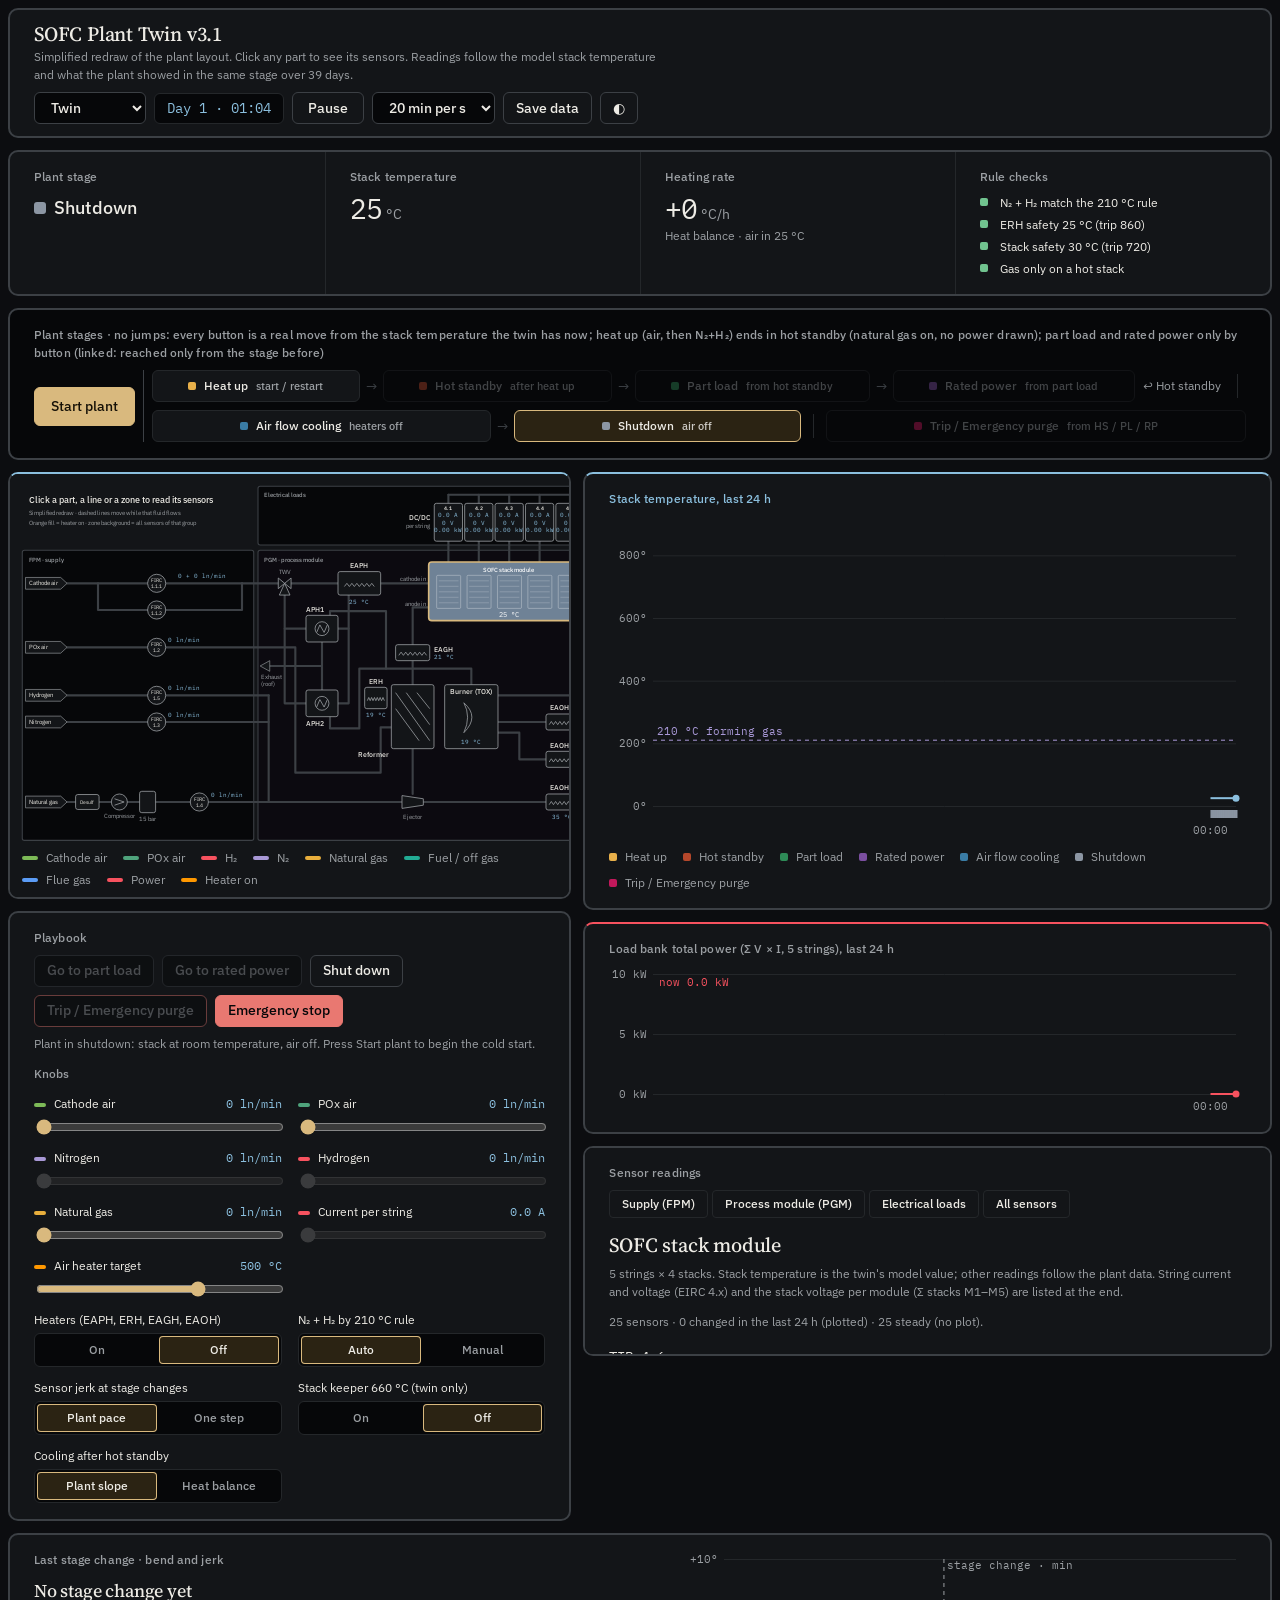
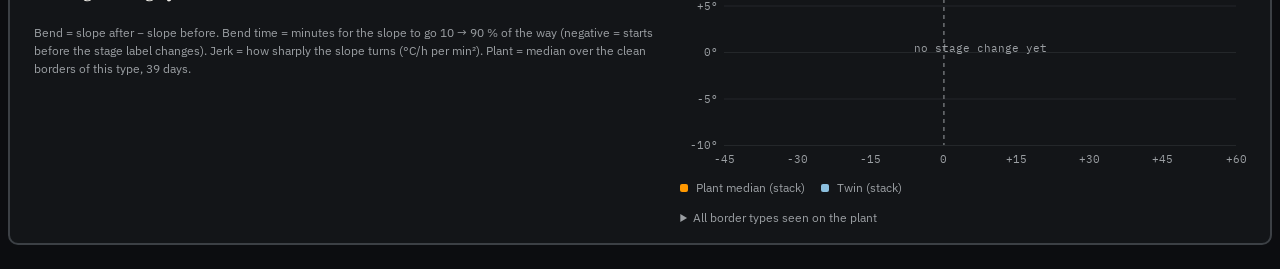
==== commit 888b49c7: "Twin v3.1 and dataset app v2.2: Console restyle, near-trip alarm, 60 kW rated power - Twin v3.1: nea" ====
--- a/05_twin_2d/index.html
+++ b/05_twin_2d/index.html
@@ -3,22 +3,23 @@
 <head>
 <meta charset="utf-8">
 <meta name="viewport" content="width=device-width, initial-scale=1">
-<title>SOFC Plant Twin v3.0</title>
+<title>SOFC Plant Twin v3.1</title>
+<meta name="description" content="2D twin of the SOFC plant: run the stages, read every sensor against 39 days of plant data, play back a data file.">
 <script>try{if(localStorage.getItem("theme")==="light")document.documentElement.dataset.theme="light"}catch(e){}</script>
 <link rel="preconnect" href="https://fonts.googleapis.com">
 <link rel="preconnect" href="https://fonts.gstatic.com" crossorigin>
-<link rel="stylesheet" href="https://fonts.googleapis.com/css2?family=Inter:wght@400;500;600;700&display=swap">
+<link rel="stylesheet" href="https://fonts.googleapis.com/css2?family=Source+Serif+4:opsz,wght@8..60,400..600&family=IBM+Plex+Sans:wght@400;500;600&family=IBM+Plex+Mono:wght@400;500&display=swap">
 <link rel="stylesheet" href="style.css">
 <link rel="manifest" href="manifest.webmanifest">
 <link rel="icon" href="icons/icon-192.png">
-<meta name="theme-color" content="#0F121A">
+<meta name="theme-color" content="#121519">
 </head>
 <body>
 
 <div class="wrap">
   <header>
     <div>
-      <h1>SOFC Plant Twin v3.0</h1>
+      <h1>SOFC Plant Twin v3.1</h1>
       <p class="sub">Simplified redraw of the plant layout. Click any part to see its sensors. Readings follow the model stack temperature and what the plant showed in the same stage over 39 days.</p>
     </div>
     <div class="bar">
@@ -43,7 +44,7 @@
   </header>
 
   <section class="panel status" aria-label="Plant status">
-    <div><p class="lbl">Plant stage</p><span class="pill" id="stage"><i></i><span>–</span></span></div>
+    <div><p class="lbl">Plant stage</p><span class="pill" id="stage"><i></i><span>…</span></span></div>
     <div><p class="lbl">Stack temperature</p><span class="big" id="tStack">25</span><span class="unit">°C</span></div>
     <div><p class="lbl">Heating rate</p><span class="big" id="slope">0</span><span class="unit">°C/h</span><p class="src-tag" id="slopeSrc"></p></div>
     <div><p class="lbl">Rule checks</p><ul class="checks" id="checks"></ul></div>
@@ -122,7 +123,7 @@
       <p class="desc" id="pDesc"></p>
       <p class="psum" id="pSum"></p>
       <ul class="rows" id="pRows"></ul>
-      <p class="src-note">Bar: plant range in this stage over 39 days (light band p10–p90, track p2–p98); tick = twin reading. Flows set by a knob read the knob. After a stage change, slow sensors move to the new level at the plant's pace. Plot under a reading: that sensor in the twin over the last 24 h (same time axis as the stack trend, colour strip = stage); only drawn for readings that changed. Tap a plot to enlarge it.</p>
+      <p class="src-note">Bar: plant range in this stage over 39 days (light band p10 to p90, track p2 to p98); tick = twin reading. Flows set by a knob read the knob. After a stage change, slow sensors move to the new level at the plant’s pace. Plot under a reading: that sensor in the twin over the last 24 h (same time axis as the stack trend, colour strip = stage); only drawn for readings that changed. Tap a plot to enlarge it.</p>
     </section>
     </div>
   </div>
--- a/05_twin_2d/style.css
+++ b/05_twin_2d/style.css
@@ -1,194 +1,249 @@
+/* Hallmark · shape: app screen · genre: modern-minimal · theme: Console (deal 3/3, seed fuel-cell-plant-digital-3bfb·9a84309b·2026-11-06·r0) · redesign: restyle
+ * nav: kept (top bar) · signature: kept (the clickable plant schematic) · states: running, paused, data-file playback, locked controls · console: graphite (dark), paper (light), retuned by request to professional and elegant: brass and steel at low chroma, ivory ink, Source Serif 4 heads, IBM Plex text and figures
+ * axes: dark/grotesk-sans/chromatic-amber · posture: restrained · contrast: pass · v2.0.0 */
+/* Hallmark · pre-emit critique: P4 H4 E4 S4 R4 V3 · weakest: V, layout kept by request (restyle); variety comes only from the Console system */
+/* Hallmark · kept: fluid, heater and stage colours (--air … --heat, STAGES in app.js) carry plant meaning and stay as they were, by the owner's choice */
+
+/* Console tokens (graphite) plus the shared scale */
+:root{
+  color-scheme:dark;
+  --space-3xs:2px; --space-2xs:4px; --space-xs:8px; --space-sm:12px; --space-md:16px; --space-lg:24px;
+  --text-xs:0.75rem; --text-sm:0.875rem; --text-md:1rem; --text-lg:1.125rem; --text-xl:1.266rem; --text-2xl:1.75rem;
+  --ease-out:cubic-bezier(0.16,1,0.3,1); --dur-micro:120ms; --dur-short:220ms;
+  --color-paper:oklch(16% 0.006 255); --color-paper-2:oklch(19.5% 0.007 255); --color-paper-3:oklch(13% 0.006 255);
+  --color-ink:oklch(94% 0.008 85); --color-ink-2:oklch(84% 0.008 85); --color-muted:oklch(70% 0.008 255);
+  --color-rule:oklch(27% 0.008 255); --color-rule-2:oklch(37% 0.01 255);
+  --color-accent:oklch(80% 0.085 82); --color-accent-ink:oklch(18% 0.02 80); --color-accent-soft:oklch(26% 0.03 82); --color-focus:oklch(80% 0.085 82);
+  --color-cool:oklch(78% 0.07 235); --color-cool-soft:oklch(26% 0.03 235);
+  --color-ok:oklch(75% 0.11 155); --color-ok-soft:oklch(24% 0.025 155); --color-bad:oklch(70% 0.14 25); --color-bad-soft:oklch(24% 0.03 25); --color-bad-ink:oklch(13% 0.006 255);
+  --color-shade:oklch(0% 0 0 / .3);
+  --font-display:"Source Serif 4",Georgia,serif; --font-body:"IBM Plex Sans",ui-sans-serif,system-ui,sans-serif;
+  --font-outlier:"IBM Plex Mono",ui-monospace,monospace;
+  --radius-card:10px; --radius-pill:6px; --rule-hair:1px; --rule-block:2px;
+  /* plant meaning colours, unchanged from v36 */
+  --air:#7DBA57; --pox:#4FA37C; --h2:#F7525F; --n2:#A898D6; --ng:#E8AE3C; --fuel:#22AB94; --flue:#5B9CF6; --elec:#F7525F; --heat:#FF9800;
+  /* names app.js and the markup read, pointed at Console */
+  --bg:var(--color-paper); --panel:var(--color-paper-2); --hover:var(--color-rule); --fg:var(--color-ink); --muted:var(--color-muted);
+  --line:var(--color-rule); --edge:var(--color-rule-2); --off:var(--color-rule-2); --zone:var(--color-paper-3); --zone2:oklch(15% 0.012 300); --hi:var(--color-paper-3);
+  --sel:var(--color-accent); --chart:var(--color-cool); --ok:var(--color-ok); --warn:var(--color-bad);
+  --f-display:var(--font-body); --f-body:var(--font-body); --f-mono:var(--font-outlier);
+}
+/* Console paper colourway for the light toggle */
+:root[data-theme="light"]{
+  color-scheme:light;
+  --color-paper:oklch(98.5% 0.004 85); --color-paper-2:oklch(100% 0 0); --color-paper-3:oklch(96.5% 0.005 85);
+  --color-ink:oklch(21% 0.012 255); --color-ink-2:oklch(34% 0.012 255); --color-muted:oklch(47% 0.01 255);
+  --color-rule:oklch(90.5% 0.006 85); --color-rule-2:oklch(81% 0.008 85);
+  --color-accent:oklch(48% 0.08 75); --color-accent-ink:oklch(99% 0.003 85); --color-accent-soft:oklch(94.5% 0.025 82); --color-focus:oklch(48% 0.08 75);
+  --color-cool:oklch(48% 0.09 245); --color-cool-soft:oklch(94.5% 0.02 245);
+  --color-ok:oklch(50% 0.11 155); --color-ok-soft:oklch(95% 0.025 155); --color-bad:oklch(52% 0.16 25); --color-bad-soft:oklch(95% 0.025 25); --color-bad-ink:oklch(99% 0.003 85);
+  --color-shade:oklch(0% 0 0 / .12);
+  --air:#5E9C3A; --pox:#2F6B4F; --h2:#F23645; --n2:#8C7BB8; --ng:#D99A1E; --fuel:#089981; --flue:#2C4F86; --elec:#F23645; --heat:#F57C00;
+  --zone2:oklch(96.5% 0.012 300);
+}
+
 *,*::before,*::after{box-sizing:border-box}
-body{margin:0}
-/* Look: TradingView-style terminal. Dark by default, flat panels on a near-black page, one blue accent, green/red for ok/trip. Colour in the schematic only for fluids, heaters and stage. */
-:root{
-  --bg:#0F121A; --panel:#171B26; --hover:#2A2E39; --fg:#D1D4DC; --muted:#787B86; --line:#2A2E39; --edge:#4A5060; --off:#363A45; --zone:#131722; --zone2:#1A1824; --hi:#1A2236;
-  --air:#7DBA57; --pox:#4FA37C; --h2:#F7525F; --n2:#A898D6; --ng:#E8AE3C; --fuel:#22AB94; --flue:#5B9CF6; --elec:#F7525F;
-  --heat:#FF9800; --sel:#2962FF; --chart:#2962FF; --ok:#089981; --warn:#F23645;
-  --f-display:"Inter",-apple-system,BlinkMacSystemFont,"Segoe UI","Trebuchet MS",Roboto,Ubuntu,sans-serif;
-  --f-body:var(--f-display); --f-mono:var(--f-display);
-  color-scheme:dark;
-}
-:root[data-theme="light"]{
-  --bg:#F0F3FA; --panel:#FFFFFF; --hover:#F0F3FA; --fg:#131722; --muted:#787B86; --line:#E0E3EB; --edge:#9AA1B2; --off:#D1D4DC; --zone:#F8F9FD; --zone2:#FBF6F0; --hi:#EAF0FE;
-  --air:#5E9C3A; --pox:#2F6B4F; --h2:#F23645; --n2:#8C7BB8; --ng:#D99A1E; --fuel:#089981; --flue:#2C4F86; --elec:#F23645;
-  --heat:#F57C00; --sel:#2962FF; --chart:#2962FF; --ok:#089981; --warn:#F23645; color-scheme:light}
-body{background:var(--bg);color:var(--fg);font-family:var(--f-body);font-size:13px;line-height:1.45;font-variant-numeric:tabular-nums;-webkit-font-smoothing:antialiased;font-feature-settings:"cv11","ss01"}
-::-webkit-scrollbar{width:8px;height:8px} ::-webkit-scrollbar-track{background:transparent}
-::-webkit-scrollbar-thumb{background:var(--off);border-radius:4px} ::-webkit-scrollbar-thumb:hover{background:var(--muted)}
-::selection{background:color-mix(in srgb,var(--sel) 35%,transparent)}
-.wrap{max-width:none;margin:0;padding-block:6px 24px;padding-left:max(6px,env(safe-area-inset-left,0px));padding-right:max(6px,env(safe-area-inset-right,0px));display:grid;gap:6px}
-header{display:flex;flex-wrap:wrap;align-items:center;justify-content:space-between;gap:8px 16px;background:var(--panel);border:2px solid var(--edge);border-radius:6px;padding:8px 14px}
-h1{font-family:var(--f-display);font-weight:600;font-size:17px;margin:0;letter-spacing:-.01em;display:flex;align-items:center;gap:8px}
-h1::before{content:"";width:8px;height:8px;border-radius:50%;background:var(--ok);box-shadow:0 0 0 3px color-mix(in srgb,var(--ok) 25%,transparent)}
-.sub{color:var(--muted);margin:2px 0 0;max-width:90ch;font-size:12px}
-.bar{display:flex;flex-wrap:wrap;gap:6px;align-items:center}
-.clock{font-family:var(--f-mono);color:var(--fg);font-weight:500;padding:5px 10px;background:var(--hover);border-radius:4px}
-button,select{font:inherit;font-family:var(--f-display);font-weight:500;font-size:13px;color:var(--fg);background:transparent;border:1px solid var(--line);border-radius:4px;padding:6px 12px;cursor:pointer;transition:background .15s,border-color .15s,color .15s}
-select{background:var(--panel)}
-button:hover,select:hover{background:var(--hover);border-color:var(--hover)}
-button:focus-visible,select:focus-visible,input:focus-visible{outline:2px solid var(--sel);outline-offset:1px}
-button.trip{border-color:color-mix(in srgb,var(--warn) 60%,transparent);color:var(--warn)}
-button.trip:hover{background:color-mix(in srgb,var(--warn) 12%,transparent)}
-button.start{border-color:var(--ok);background:var(--ok);color:#fff;font-weight:600}
-button.start:hover{filter:brightness(1.12);background:var(--ok)}
-button.estop{border-color:var(--warn);background:var(--warn);color:#fff;font-weight:600}
-button.estop:hover{filter:brightness(1.12);background:var(--warn)}
-#play{background:var(--sel);border-color:var(--sel);color:#fff;min-width:72px}
-#play:hover{filter:brightness(1.12)}
-button[aria-disabled="true"]:not([aria-current]){opacity:.35;cursor:not-allowed}
-button[aria-disabled="true"]:not([aria-current]):hover{background:transparent;border-color:var(--line)}
-.panel{background:var(--panel);border:2px solid var(--edge);border-radius:6px;padding:12px 14px;min-width:0}
+html,body{overflow-x:clip}
+html{scrollbar-color:var(--color-rule-2) var(--color-paper)}
+body{margin:0;background:var(--bg);color:var(--fg);font-family:var(--f-body);font-size:var(--text-sm);line-height:1.5;font-variant-numeric:tabular-nums;-webkit-font-smoothing:antialiased;caret-color:var(--color-accent)}
+::selection{background:color-mix(in oklab,var(--color-accent) 25%,transparent)}
+:focus-visible{outline:2px solid var(--color-focus);outline-offset:2px}
+.wrap{padding-block:var(--space-xs) var(--space-lg);padding-left:max(var(--space-xs),env(safe-area-inset-left,0px));padding-right:max(var(--space-xs),env(safe-area-inset-right,0px));display:grid;gap:var(--space-sm)}
+
+header{display:flex;flex-wrap:wrap;align-items:center;justify-content:space-between;gap:var(--space-xs) var(--space-md);background:var(--panel);border:var(--rule-block) solid var(--edge);border-radius:var(--radius-card);padding:var(--space-sm) var(--space-lg)}
+h1{font-family:var(--font-display);font-weight:500;font-size:var(--text-xl);margin:0;letter-spacing:-.01em;line-height:1.2;text-wrap:balance;overflow-wrap:break-word;min-width:0}
+.sub{color:var(--muted);margin:var(--space-3xs) 0 0;max-width:90ch;font-size:var(--text-xs);text-wrap:pretty}
+.bar{display:flex;flex-wrap:wrap;gap:var(--space-xs);align-items:center}
+.clock{font-family:var(--f-mono);color:var(--color-cool);padding:var(--space-2xs) var(--space-sm);background:var(--color-paper-3);border:var(--rule-hair) solid var(--line);border-radius:var(--radius-pill)}
+
+/* controls: an outline on paper-2; the one primary (Start plant) is the amber fill */
+button,select{font:inherit;font-family:var(--f-display);font-weight:500;font-size:var(--text-sm);color:var(--fg);background:var(--panel);border:var(--rule-hair) solid var(--color-rule-2);border-radius:var(--radius-pill);padding:var(--space-2xs) var(--space-sm);min-height:32px;cursor:pointer;transition:background-color var(--dur-micro) var(--ease-out),border-color var(--dur-micro) var(--ease-out),color var(--dur-micro) var(--ease-out)}
+select{background:var(--color-paper-3)}
+button:hover,select:hover{background:var(--hover);border-color:var(--color-rule-2)}
+button:active{background:var(--color-rule-2)}
+button:focus-visible,select:focus-visible,input:focus-visible{outline:2px solid var(--color-focus);outline-offset:2px}
+button.trip{border-color:var(--warn);color:var(--warn)}
+button.trip:hover{background:var(--color-bad-soft)}
+button.trip:active{background:color-mix(in oklab,var(--color-bad) 30%,var(--panel))}
+button.start{border-color:var(--color-accent);background:var(--color-accent);color:var(--color-accent-ink);font-weight:500}
+button.start:hover{background:color-mix(in oklab,var(--color-accent) 88%,var(--color-ink));border-color:var(--color-accent)}
+button.start:active{background:color-mix(in oklab,var(--color-accent) 76%,var(--color-ink))}
+button.estop{border-color:var(--warn);background:var(--warn);color:var(--color-bad-ink);font-weight:500}
+button.estop:hover{background:color-mix(in oklab,var(--color-bad) 88%,var(--color-ink));border-color:var(--warn)}
+button.estop:active{background:color-mix(in oklab,var(--color-bad) 76%,var(--color-ink))}
+#play{min-width:72px}
+button[aria-disabled="true"]:not([aria-current]){opacity:.4;cursor:not-allowed;color:var(--muted);background:var(--color-paper-3)}
+button[aria-disabled="true"]:not([aria-current]):hover{background:var(--color-paper-3);border-color:var(--color-rule-2)}
+
+/* panels: hairline on paper-2, no shadow, no glow */
+.panel{background:var(--panel);border:var(--rule-block) solid var(--edge);border-radius:var(--radius-card);padding:var(--space-md) var(--space-lg);min-width:0}
 .panel.hi{background:var(--hi)}
-/* v2.2 highlight: schematic and stack trend are the two things to watch: blue edge, soft glow, blue label */
-.panel.focus{--acc:var(--sel);border-color:var(--acc);box-shadow:0 0 0 3px color-mix(in srgb,var(--acc) 18%,transparent)}
+/* the two things to watch (schematic, stack trend): a cool top rule and a cool label, the instrument colour */
+.panel.focus{--acc:var(--chart);border-top:2px solid var(--acc)}
 .panel.focus>.lbl{color:var(--acc)}
-/* stack trend: warm amber (heat) so it reads apart from the blue schematic */
-.panel.focus.stack{--acc:var(--heat);background:color-mix(in srgb,var(--heat) 6%,var(--panel))}
-.panel.pwr{border-top:3px solid var(--elec)}
-.lbl{font-family:var(--f-display);font-size:11px;font-weight:600;text-transform:uppercase;letter-spacing:.06em;color:var(--muted);margin:0 0 6px}
+.panel.focus.stack{--acc:var(--chart)}
+.panel.pwr{border-top:2px solid var(--elec)}
+.lbl{font-family:var(--f-display);font-size:var(--text-xs);font-weight:500;letter-spacing:.01em;color:var(--muted);margin:0 0 var(--space-xs)}
+
 .status{display:grid;grid-template-columns:repeat(4,minmax(0,1fr));gap:0;align-items:stretch;padding:0}
-.status>div{padding:12px 16px;border-left:2px solid var(--edge)} .status>div:first-child{border-left:0}
-@media (max-width:760px){.status{grid-template-columns:repeat(2,minmax(0,1fr))}.status>div:nth-child(3){border-left:0}.status>div:nth-child(n+3){border-top:2px solid var(--edge)}}
-.big{font-family:var(--f-mono);font-size:26px;font-weight:600;letter-spacing:-.02em}
-.unit{font-size:13px;color:var(--muted);margin-left:4px}
-.pill{display:inline-flex;align-items:center;gap:8px;font-family:var(--f-display);font-weight:600;font-size:18px}
-.pill i{width:12px;height:12px;border-radius:50%;display:inline-block}
-.checks{display:grid;gap:3px;margin:0;padding:0;list-style:none;font-size:12px}
-.checks li{display:grid;grid-template-columns:12px minmax(0,1fr);gap:8px;align-items:start}
-.checks li b{width:7px;height:7px;border-radius:50%;margin-top:6px;background:var(--ok)}
+.status>div{padding:var(--space-md) var(--space-lg);border-left:var(--rule-hair) solid var(--line)} .status>div:first-child{border-left:0}
+@media (max-width:760px){.status{grid-template-columns:repeat(2,minmax(0,1fr))}.status>div:nth-child(3){border-left:0}.status>div:nth-child(n+3){border-top:var(--rule-hair) solid var(--line)}}
+.big{font-family:var(--f-mono);font-size:var(--text-2xl);font-weight:400;letter-spacing:-.03em;line-height:1.1;font-variant-numeric:tabular-nums slashed-zero}
+.unit{font-size:var(--text-sm);color:var(--muted);margin-left:var(--space-2xs)}
+.pill{display:inline-flex;align-items:center;gap:var(--space-xs);font-family:var(--f-display);font-weight:500;font-size:var(--text-lg)}
+.pill i{width:12px;height:12px;border-radius:3px;display:inline-block}
+.checks{display:grid;gap:var(--space-2xs);margin:0;padding:0;list-style:none;font-size:var(--text-xs)}
+.checks li{display:grid;grid-template-columns:12px minmax(0,1fr);gap:var(--space-xs);align-items:start}
+.checks li b{width:8px;height:8px;border-radius:2px;margin-top:var(--space-2xs);background:var(--ok)}
 .checks li.bad{color:var(--warn)} .checks li.bad b{background:var(--warn)}
 
-.top{display:grid;grid-template-columns:minmax(0,0.9fr) minmax(0,1.1fr);gap:6px;align-items:start}
+.top{display:grid;grid-template-columns:minmax(0,0.9fr) minmax(0,1.1fr);gap:var(--space-sm);align-items:start}
 @media (max-width:1100px){.top{grid-template-columns:minmax(0,1fr)}}
-.draw{overflow-x:auto;padding:8px}
+.draw{overflow-x:auto;padding:var(--space-xs)}
 .draw svg{display:block;width:100%;min-width:640px;height:auto}
 svg text{font-family:var(--f-display);fill:var(--fg)}
-svg .zl{font-size:12px;font-weight:600;fill:var(--muted);letter-spacing:.06em;text-transform:uppercase}
+svg .zl{font-size:12px;font-weight:500;fill:var(--muted)}
 svg .m{fill:var(--muted);font-size:11px}
-svg .v{font-family:var(--f-mono);font-size:11px;fill:var(--fg)}
-svg .t{font-size:13px;font-weight:600}
+svg .v{font-family:var(--f-mono);font-size:11px;fill:var(--color-cool)}
+svg .t{font-size:13px;font-weight:500}
 .pipe{fill:none;stroke:var(--off);stroke-width:4;stroke-linecap:round;stroke-linejoin:round}
-.flow{fill:none;stroke-width:4;stroke-linecap:round;stroke-linejoin:round;stroke-dasharray:9 7;opacity:0;transition:opacity .3s;pointer-events:none}
+.flow{fill:none;stroke-width:4;stroke-linecap:round;stroke-linejoin:round;stroke-dasharray:9 7;opacity:0;transition:opacity var(--dur-short) var(--ease-out);pointer-events:none}
 .flow.on{opacity:1;animation:run 1.1s linear infinite}
 @keyframes run{to{stroke-dashoffset:-32}}
 @media (prefers-reduced-motion:reduce){.flow.on{animation:none;stroke-dasharray:none}}
 .hit{fill:none;stroke:transparent;stroke-width:16;cursor:pointer}
 .part{cursor:pointer}
-.part .sh{fill:var(--panel);stroke:var(--muted);stroke-width:1.5;transition:stroke .2s}
-.part:hover .sh,.part:focus-visible .sh{stroke:var(--sel);stroke-width:2.5}
+.part .sh{fill:var(--panel);stroke:var(--muted);stroke-width:1.5;transition:stroke var(--dur-micro) var(--ease-out)}
+.part:hover .sh{stroke:var(--sel);stroke-width:2.5}
+.part:focus-visible .sh{stroke:var(--color-focus);stroke-width:3;transition:none}
 .part:focus{outline:none}
 .part.sel .sh{stroke:var(--sel);stroke-width:3}
 .part.hot .sh{fill:color-mix(in srgb,var(--heat) 22%,var(--panel))}
 .part.hot .coil{stroke:var(--heat)}
 .coil{fill:none;stroke:var(--muted);stroke-width:1.5}
+/* near trip: block blinks red; its live value turns bold red */
+.part.alarm .sh{stroke:var(--warn);stroke-width:3;animation:alarm 1s steps(1,end) infinite}
+.part.alarm .v{font-weight:700;fill:var(--warn)}
+@keyframes alarm{50%{fill:color-mix(in srgb,var(--warn) 40%,var(--panel));stroke-opacity:.35}}
+@media (prefers-reduced-motion:reduce){.part.alarm .sh{animation:none;fill:color-mix(in srgb,var(--warn) 25%,var(--panel))}}
 .src{fill:var(--panel);stroke:var(--muted);stroke-width:1.2}
 
-.read h2{font-family:var(--f-display);font-size:18px;font-weight:600;margin:0}
-.read .desc{color:var(--muted);margin:2px 0 10px;font-size:12px}
-.rows{display:grid;gap:0;margin:0 -14px;padding:0;list-style:none}
-.rows li{display:grid;grid-template-columns:minmax(0,1fr) auto;gap:2px 10px;padding:7px 14px;border-bottom:1px solid var(--line);transition:background .15s}
-.rows li:hover{background:var(--hover)}
-.rows .tag{font-family:var(--f-mono);font-size:13px;font-weight:600}
-.rows .d{color:var(--muted);font-size:12px;grid-column:1}
-.rows .val{font-family:var(--f-mono);font-size:15px;font-weight:600;text-align:right;grid-row:1/3;grid-column:2;align-self:center}
-.rows .val small{font-size:11px;font-weight:400;color:var(--muted);margin-left:3px}
-.rng{grid-column:1/3;position:relative;height:4px;border-radius:2px;background:var(--hover);margin-top:5px}
-.rng .band{position:absolute;top:0;bottom:0;background:color-mix(in srgb,var(--sel) 45%,transparent);border-radius:2px}
-.rng .dot{position:absolute;top:-3px;width:3px;height:10px;background:var(--fg);border-radius:1px}
-.rows .note{grid-column:1/3;font-size:11px;color:var(--muted)}
-.rows li.trip .val{color:var(--warn)}
-.src-note{font-size:11px;color:var(--muted);margin-top:10px}
-
-.ctl{display:grid;gap:12px}
-.knobs{display:grid;grid-template-columns:1fr 1fr;gap:12px 16px}
+/* sensor readings: what an instrument measured is mono and cool */
+.read h2{font-family:var(--font-display);font-size:var(--text-xl);font-weight:500;letter-spacing:-.01em;margin:0}
+.read .desc{color:var(--muted);margin:var(--space-2xs) 0 var(--space-sm);font-size:var(--text-xs)}
+.rows{display:grid;gap:0;margin:0 calc(-1 * var(--space-lg));padding:0;list-style:none}
+.rows li{display:grid;grid-template-columns:minmax(0,1fr) auto;gap:var(--space-3xs) var(--space-sm);padding:var(--space-xs) var(--space-lg);border-bottom:var(--rule-hair) solid var(--line);transition:background-color var(--dur-micro) var(--ease-out)}
+.rows li:hover{background:var(--color-paper-3)}
+.rows .tag{font-family:var(--f-mono);font-size:var(--text-sm)}
+.rows .d{color:var(--muted);font-size:var(--text-xs);grid-column:1}
+.rows .val{font-family:var(--f-mono);font-size:var(--text-md);color:var(--color-cool);text-align:right;grid-row:1/3;grid-column:2;align-self:center}
+.rows .val small{font-size:var(--text-xs);color:var(--muted);margin-left:var(--space-2xs)}
+.rng{grid-column:1/3;position:relative;height:4px;border-radius:2px;background:var(--line);margin-top:var(--space-2xs)}
+.rng .band{position:absolute;top:0;bottom:0;background:color-mix(in oklab,var(--chart) 50%,transparent);border-radius:2px}
+.rng .dot{position:absolute;top:-4px;width:3px;height:12px;background:var(--fg);border-radius:1px}
+.rows .note{grid-column:1/3;font-size:var(--text-xs);color:var(--muted)}
+.rows li.trip .val{color:var(--warn);font-weight:700}
+.rows li.trip .tag{font-weight:700}
+.src-note{font-size:var(--text-xs);color:var(--muted);margin-top:var(--space-sm);text-wrap:pretty}
+
+.ctl{display:grid;gap:var(--space-sm)}
+.knobs{display:grid;grid-template-columns:1fr 1fr;gap:var(--space-sm) var(--space-md)}
 @media (max-width:460px){.knobs{grid-template-columns:1fr}}
-.row{display:grid;gap:4px;min-width:0}
-.row .hd{display:flex;justify-content:space-between;align-items:baseline;gap:8px;font-size:12px;color:var(--muted)}
+.row{display:grid;gap:var(--space-2xs);min-width:0}
+.row .hd{display:flex;justify-content:space-between;align-items:baseline;gap:var(--space-xs);font-size:var(--text-xs);color:var(--muted)}
 .row .hd label,.row .hd span:first-child{color:var(--fg)}
-.row .hd i{width:10px;height:3px;display:inline-block;margin-right:6px;vertical-align:middle;border-radius:2px}
-.row .num{font-family:var(--f-mono);font-size:12px;font-weight:600;color:var(--fg)}
-input[type=range]{width:100%;accent-color:var(--sel);height:16px}
-input[type=range]:disabled{opacity:.35}
-.seg{display:flex;gap:2px;padding:2px;background:var(--hover);border-radius:4px}
-.seg button{flex:1;border:0;border-radius:3px;padding:4px 6px;background:transparent;font-size:12px;color:var(--muted)}
+.row .hd i{width:12px;height:4px;display:inline-block;margin-right:var(--space-xs);vertical-align:middle;border-radius:2px}
+.row .num{font-family:var(--f-mono);font-size:var(--text-xs);color:var(--color-cool)}
+input[type=range]{width:100%;accent-color:var(--color-accent);height:16px;cursor:pointer}
+input[type=range]:disabled{opacity:.4;cursor:not-allowed;accent-color:var(--color-rule-2);filter:grayscale(1)}
+.seg{display:flex;gap:var(--space-3xs);padding:var(--space-3xs);background:var(--color-paper-3);border:var(--rule-hair) solid var(--line);border-radius:var(--radius-pill)}
+.seg button{flex:1;border:0;border-radius:4px;padding:var(--space-2xs) var(--space-xs);min-height:28px;background:transparent;font-size:var(--text-xs);color:var(--muted)}
 .seg button:hover{color:var(--fg);background:transparent}
-.seg button[aria-pressed="true"]{background:var(--panel);color:var(--fg);box-shadow:0 1px 2px rgb(0 0 0 / .25)}
-.scen{display:flex;flex-wrap:wrap;gap:6px}
-.scenlbl{font-size:12px;color:var(--muted);min-height:1.4em;margin:6px 0 0}
+.seg button:active{background:var(--line)}
+.seg button[aria-pressed="true"]{background:var(--color-accent-soft);color:var(--fg);box-shadow:inset 0 0 0 1px var(--color-accent)}
+.scen{display:flex;flex-wrap:wrap;gap:var(--space-xs)}
+.scenlbl{font-size:var(--text-xs);color:var(--muted);min-height:1.5em;margin:var(--space-xs) 0 0}
 canvas{display:block;width:100%;height:230px}
-.legend{display:flex;flex-wrap:wrap;gap:6px 14px;font-size:11px;color:var(--muted);margin-top:8px}
-.legend span{display:inline-flex;align-items:center;gap:6px}
-.legend i{width:8px;height:8px;border-radius:50%;display:inline-block}
-.note{color:var(--muted);font-size:12px;max-width:110ch;line-height:1.6}
-.note p{margin:0 0 8px}
-.fl{display:flex;flex-wrap:wrap;gap:4px 14px;font-size:11px;color:var(--muted);margin:4px 4px 0}
-.fl span{display:inline-flex;align-items:center;gap:6px}
-.fl i{width:16px;height:3px;border-radius:2px;display:inline-block}
-.stagerow{display:flex;align-items:stretch;gap:8px}
-.stagerow>.start{flex:0 0 auto;padding:6px 16px;font-size:13px;align-self:center}
-.stagerow>.sep{width:2px;background:var(--edge);align-self:stretch}
+.legend{display:flex;flex-wrap:wrap;gap:var(--space-xs) var(--space-md);font-size:var(--text-xs);color:var(--muted);margin-top:var(--space-xs)}
+.legend span{display:inline-flex;align-items:center;gap:var(--space-xs)}
+.legend i{width:8px;height:8px;border-radius:2px;display:inline-block}
+.note{color:var(--muted);font-size:var(--text-xs);max-width:110ch;line-height:1.6}
+.note p{margin:0 0 var(--space-xs)}
+.fl{display:flex;flex-wrap:wrap;gap:var(--space-2xs) var(--space-md);font-size:var(--text-xs);color:var(--muted);margin:var(--space-2xs) var(--space-2xs) 0}
+.fl span{display:inline-flex;align-items:center;gap:var(--space-xs)}
+.fl i{width:16px;height:4px;border-radius:2px;display:inline-block}
+
+/* stage bar: the current stage is the operator's step, so amber */
+.stagerow{display:flex;align-items:stretch;gap:var(--space-xs)}
+.stagerow>.start{flex:0 0 auto;padding:var(--space-xs) var(--space-md);align-self:center}
+.stagerow>.sep{width:1px;background:var(--edge);align-self:stretch}
 .stagerow>.stages{flex:1 1 auto;min-width:0}
 @media (max-width:700px){.stagerow{flex-direction:column}.stagerow>.sep{display:none}.stagerow>.start{align-self:flex-start}}
-.stages{display:flex;flex-wrap:wrap;gap:6px 4px;align-items:center}
-.stages .arr{color:var(--off);font-size:13px;padding:0 1px}
-.stages .arr.back{font-size:11px;white-space:nowrap;padding:0 4px;color:var(--muted)}
-.stages .sep{width:1px;height:24px;background:var(--line);margin:0 6px}
-.stages button{display:inline-flex;align-items:center;gap:7px;padding:5px 10px;font-size:12px;border-color:transparent;background:var(--hover)}
-.stages button:hover{border-color:var(--off)}
-.stages button i{width:8px;height:8px;border-radius:50%;display:inline-block}
-.stages button small{font-family:var(--f-mono);font-size:10px;color:var(--muted)}
-.stages button[aria-current="step"]{background:var(--sel);color:#fff;border-color:var(--sel)}
-.stages button[aria-current="step"] small{color:#fff;opacity:.8}
+.stages{display:flex;flex-wrap:wrap;gap:var(--space-xs) var(--space-2xs);align-items:center}
+.stages .arr{color:var(--off);font-size:var(--text-sm);padding:0 var(--space-3xs)}
+.stages .arr.back{font-size:var(--text-xs);white-space:nowrap;padding:0 var(--space-2xs);color:var(--muted)}
+.stages .sep{width:1px;height:24px;background:var(--line);margin:0 var(--space-xs)}
+.stages button{display:inline-flex;align-items:center;gap:var(--space-xs);padding:var(--space-2xs) var(--space-sm);font-size:var(--text-xs);border-color:var(--line);background:var(--panel)}
+.stages button:hover{border-color:var(--color-rule-2);background:var(--hover)}
+.stages button i{width:8px;height:8px;border-radius:2px;display:inline-block}
+.stages button small{font-family:var(--f-display);font-size:11px;color:var(--muted)}
+.stages button[aria-current="step"]{background:var(--color-accent-soft);color:var(--fg);border-color:var(--color-accent)}
+.stages button[aria-current="step"] small{color:var(--color-ink-2)}
+
 /* right column stays in view; its sensor list scrolls inside */
-.side{display:grid;gap:6px;min-width:0;position:sticky;top:6px;max-height:calc(100vh - 12px);grid-template-rows:auto auto minmax(0,1fr)}
+.side{display:grid;gap:var(--space-sm);min-width:0;position:sticky;top:var(--space-xs);max-height:calc(100vh - 16px);grid-template-rows:auto auto minmax(0,1fr)}
 .side canvas{height:clamp(240px,36vh,480px)}
 .side #power{height:150px}
 .side .read{overflow-y:auto;min-height:0}
 @media (max-width:1100px){.side{position:static;max-height:none}.side .read{overflow:visible}}
 .draw svg{max-height:calc(100vh - 120px)}
-.main{display:grid;gap:6px;min-width:0}
+.main{display:grid;gap:var(--space-sm);min-width:0}
 .main .knobs{grid-template-columns:repeat(auto-fill,minmax(220px,1fr))}
 .stages button{flex:1 1 auto;justify-content:center}
-.src-tag{font-size:11px;color:var(--muted);margin:2px 0 0}
-.bendp{display:grid;grid-template-columns:minmax(0,1.1fr) minmax(0,1fr);gap:20px;align-items:start}
+.src-tag{font-size:var(--text-xs);color:var(--muted);margin:var(--space-3xs) 0 0}
+
+/* last stage change: table of measured numbers */
+.bendp{display:grid;grid-template-columns:minmax(0,1.1fr) minmax(0,1fr);gap:var(--space-lg);align-items:start}
 @media (max-width:900px){.bendp{grid-template-columns:minmax(0,1fr)}}
-.bendp h2{font-family:var(--f-display);font-size:16px;font-weight:600;margin:0}
-.bendp .desc{color:var(--muted);margin:2px 0 8px;font-size:12px}
+.bendp h2{font-family:var(--font-display);font-size:var(--text-lg);font-weight:500;letter-spacing:-.01em;margin:0}
+.bendp .desc{color:var(--muted);margin:var(--space-2xs) 0 var(--space-xs);font-size:var(--text-xs)}
 .bendp canvas{height:220px}
-.btab{width:100%;border-collapse:collapse;font-size:12px}
-.btab th,.btab td{text-align:right;padding:6px 8px;border-bottom:1px solid var(--line)}
+.btab{width:100%;border-collapse:collapse;font-size:var(--text-xs)}
+.btab th,.btab td{text-align:right;padding:var(--space-xs);border-bottom:var(--rule-hair) solid var(--line)}
 .btab th:first-child,.btab td:first-child{text-align:left}
-.btab th{font-family:var(--f-display);font-weight:500;font-size:11px;color:var(--muted);text-transform:uppercase;letter-spacing:.04em}
-.btab td{font-family:var(--f-mono);font-size:12px}
-.btab td:first-child{font-family:var(--f-body);font-size:12px}
-.btab tbody tr:hover td,.btab tr:hover td{background:var(--hover)}
-.btab tr.cur td{background:color-mix(in srgb,var(--sel) 16%,transparent)}
-.ball{margin-top:10px;font-size:12px} .ball summary{cursor:pointer;color:var(--muted)} .ball summary:hover{color:var(--fg)}
-.ball .btab{margin-top:6px}
+.btab th{font-family:var(--f-display);font-weight:500;font-size:var(--text-xs);color:var(--muted);background:var(--color-paper-3)}
+.btab td{font-family:var(--f-mono);font-size:var(--text-xs)}
+.btab td:first-child{font-family:var(--f-body)}
+.btab tbody tr:hover td,.btab tr:hover td{background:var(--color-paper-3)}
+.btab tr.cur td{background:var(--color-accent-soft)}
+.ball{margin-top:var(--space-sm);font-size:var(--text-xs)} .ball summary{cursor:pointer;color:var(--muted)} .ball summary:hover{color:var(--fg)}
+.ball .btab{margin-top:var(--space-xs)}
+
 /* clickable zones (groups), picked line, group chips, time plots under readings */
 svg .zl{pointer-events:none}
-.zone{cursor:pointer;stroke:var(--edge);stroke-width:2;transition:stroke .2s}
-.zone:hover,.zone:focus-visible{stroke:color-mix(in srgb,var(--sel) 45%,transparent)}
+.zone{cursor:pointer;stroke:var(--edge);stroke-width:2;transition:stroke var(--dur-micro) var(--ease-out)}
+.zone:hover{stroke:var(--color-rule-2)}
+.zone:focus-visible{stroke:var(--color-focus);stroke-width:2;transition:none}
 .zone:focus{outline:none}
-.zone.sel{stroke:var(--sel);stroke-width:3}
-.hit.sel{stroke:color-mix(in srgb,var(--sel) 30%,transparent)}
+.zone.sel{stroke:var(--sel);stroke-width:2}
+.hit.sel{stroke:color-mix(in oklab,var(--sel) 30%,transparent)}
 @media (pointer:coarse){.hit{stroke-width:28}}
-.gchips{display:flex;flex-wrap:wrap;gap:4px;margin:0 0 10px}
-.gchips button{padding:4px 10px;font-size:12px;border-color:transparent;background:var(--hover);border-radius:14px}
-.gchips button[aria-pressed="true"]{background:var(--sel);color:#fff;border-color:var(--sel)}
-.psum{font-size:12px;color:var(--muted);margin:0 0 6px}
-.rows li.grp{display:flex;align-items:baseline;justify-content:space-between;gap:8px;padding:12px 14px 6px;border-bottom:1px solid var(--line);background:var(--zone)}
+.gchips{display:flex;flex-wrap:wrap;gap:var(--space-2xs);margin:0 0 var(--space-sm)}
+.gchips button{padding:var(--space-3xs) var(--space-sm);min-height:28px;font-size:var(--text-xs);border-color:var(--line);background:var(--panel);border-radius:4px}
+.gchips button[aria-pressed="true"]{background:var(--color-accent-soft);color:var(--fg);border-color:var(--color-accent)}
+.psum{font-size:var(--text-xs);color:var(--muted);margin:0 0 var(--space-xs)}
+.rows li.grp{display:flex;align-items:baseline;justify-content:space-between;gap:var(--space-xs);padding:var(--space-sm) var(--space-lg) var(--space-xs);border-bottom:var(--rule-hair) solid var(--line);background:var(--zone)}
 .rows li.grp:hover{background:var(--zone)}
-.rows li.grp button{border:0;background:none;padding:0;font-family:var(--f-display);font-weight:600;font-size:14px;color:var(--sel);text-align:left}
-.rows li.grp small{font-size:11px;color:var(--muted)}
-.rows .plot{grid-column:1/3;cursor:zoom-in;margin-top:4px}
+.rows li.grp button{border:0;background:none;padding:0;min-height:0;font-family:var(--f-display);font-weight:500;font-size:var(--text-sm);color:var(--fg);text-align:left;text-decoration:underline;text-decoration-color:var(--color-rule-2);text-underline-offset:.2em}
+.rows li.grp button:hover{color:var(--color-accent)}
+.rows li.grp small{font-size:var(--text-xs);color:var(--muted)}
+.rows .plot{grid-column:1/3;cursor:zoom-in;margin-top:var(--space-2xs)}
 .rows .plot[hidden]{display:none}
 .rows .plot.big{cursor:zoom-out}
-.side .rows canvas,.rows canvas{height:170px;border-radius:4px;background:var(--zone)}
+.side .rows canvas,.rows canvas{height:170px;border-radius:var(--radius-pill);background:var(--zone)}
 .side .rows .plot.big canvas,.rows .plot.big canvas{height:380px}
-.rows .pl{display:block;font-size:11px;color:var(--muted);font-family:var(--f-mono)}
-[aria-label="Plant stages"]>.lbl{text-transform:none;letter-spacing:0;font-weight:500}
+.rows .pl{display:block;font-size:var(--text-xs);color:var(--muted);font-family:var(--f-display)}
+[aria-label="Plant stages"]>.lbl{font-weight:500}
 /* data viewer: seek bar in the top bar; twin controls locked while a data file is shown */
 #seek{width:220px}
 #seek[hidden]{display:none}
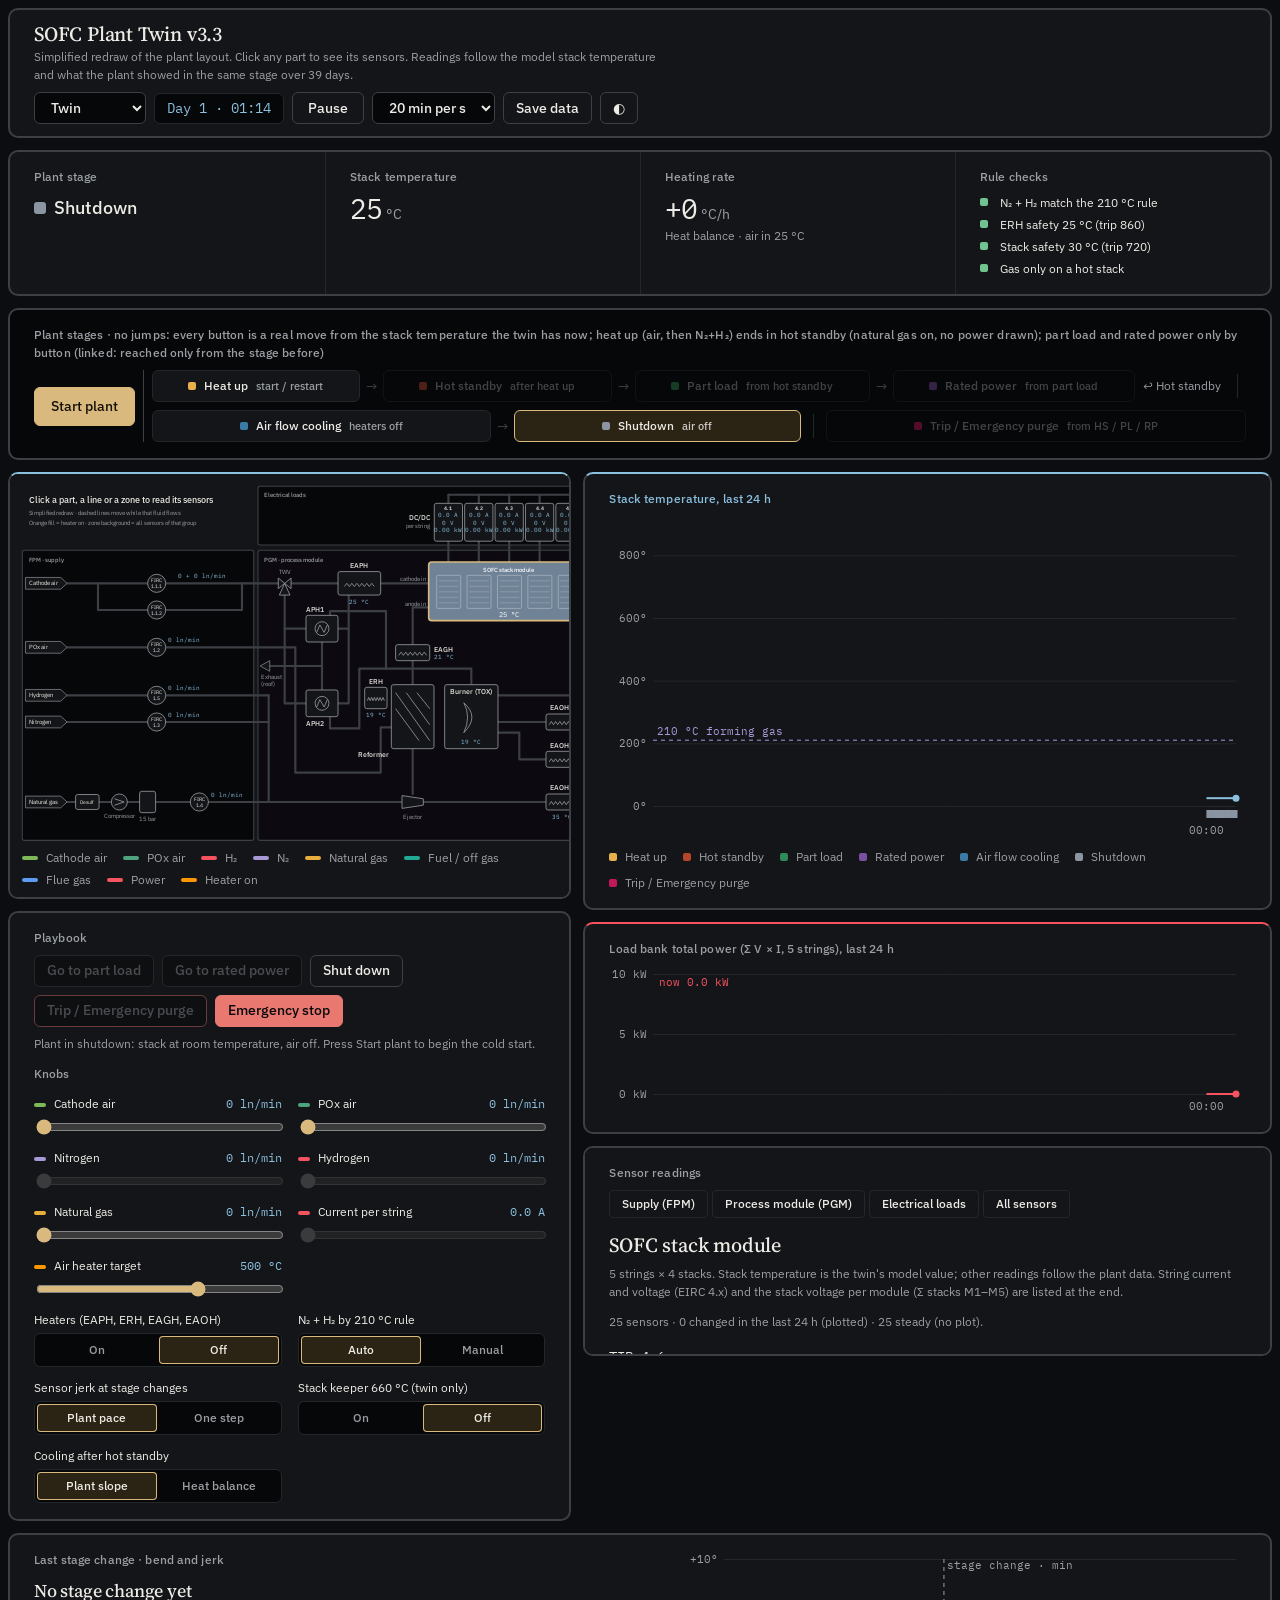
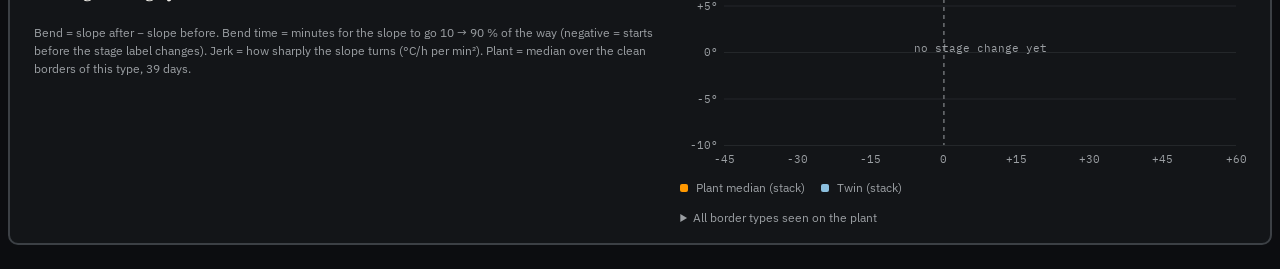
==== commit c59b851d: "Twin v3.3 and dataset app v2.5: rated power 30 A from curve-fit extrapolation - Rated power extrapol" ====
--- a/05_twin_2d/index.html
+++ b/05_twin_2d/index.html
@@ -3,7 +3,7 @@
 <head>
 <meta charset="utf-8">
 <meta name="viewport" content="width=device-width, initial-scale=1">
-<title>SOFC Plant Twin v3.1</title>
+<title>SOFC Plant Twin v3.3</title>
 <meta name="description" content="2D twin of the SOFC plant: run the stages, read every sensor against 39 days of plant data, play back a data file.">
 <script>try{if(localStorage.getItem("theme")==="light")document.documentElement.dataset.theme="light"}catch(e){}</script>
 <link rel="preconnect" href="https://fonts.googleapis.com">
@@ -19,7 +19,7 @@
 <div class="wrap">
   <header>
     <div>
-      <h1>SOFC Plant Twin v3.1</h1>
+      <h1>SOFC Plant Twin v3.3</h1>
       <p class="sub">Simplified redraw of the plant layout. Click any part to see its sensors. Readings follow the model stack temperature and what the plant showed in the same stage over 39 days.</p>
     </div>
     <div class="bar">
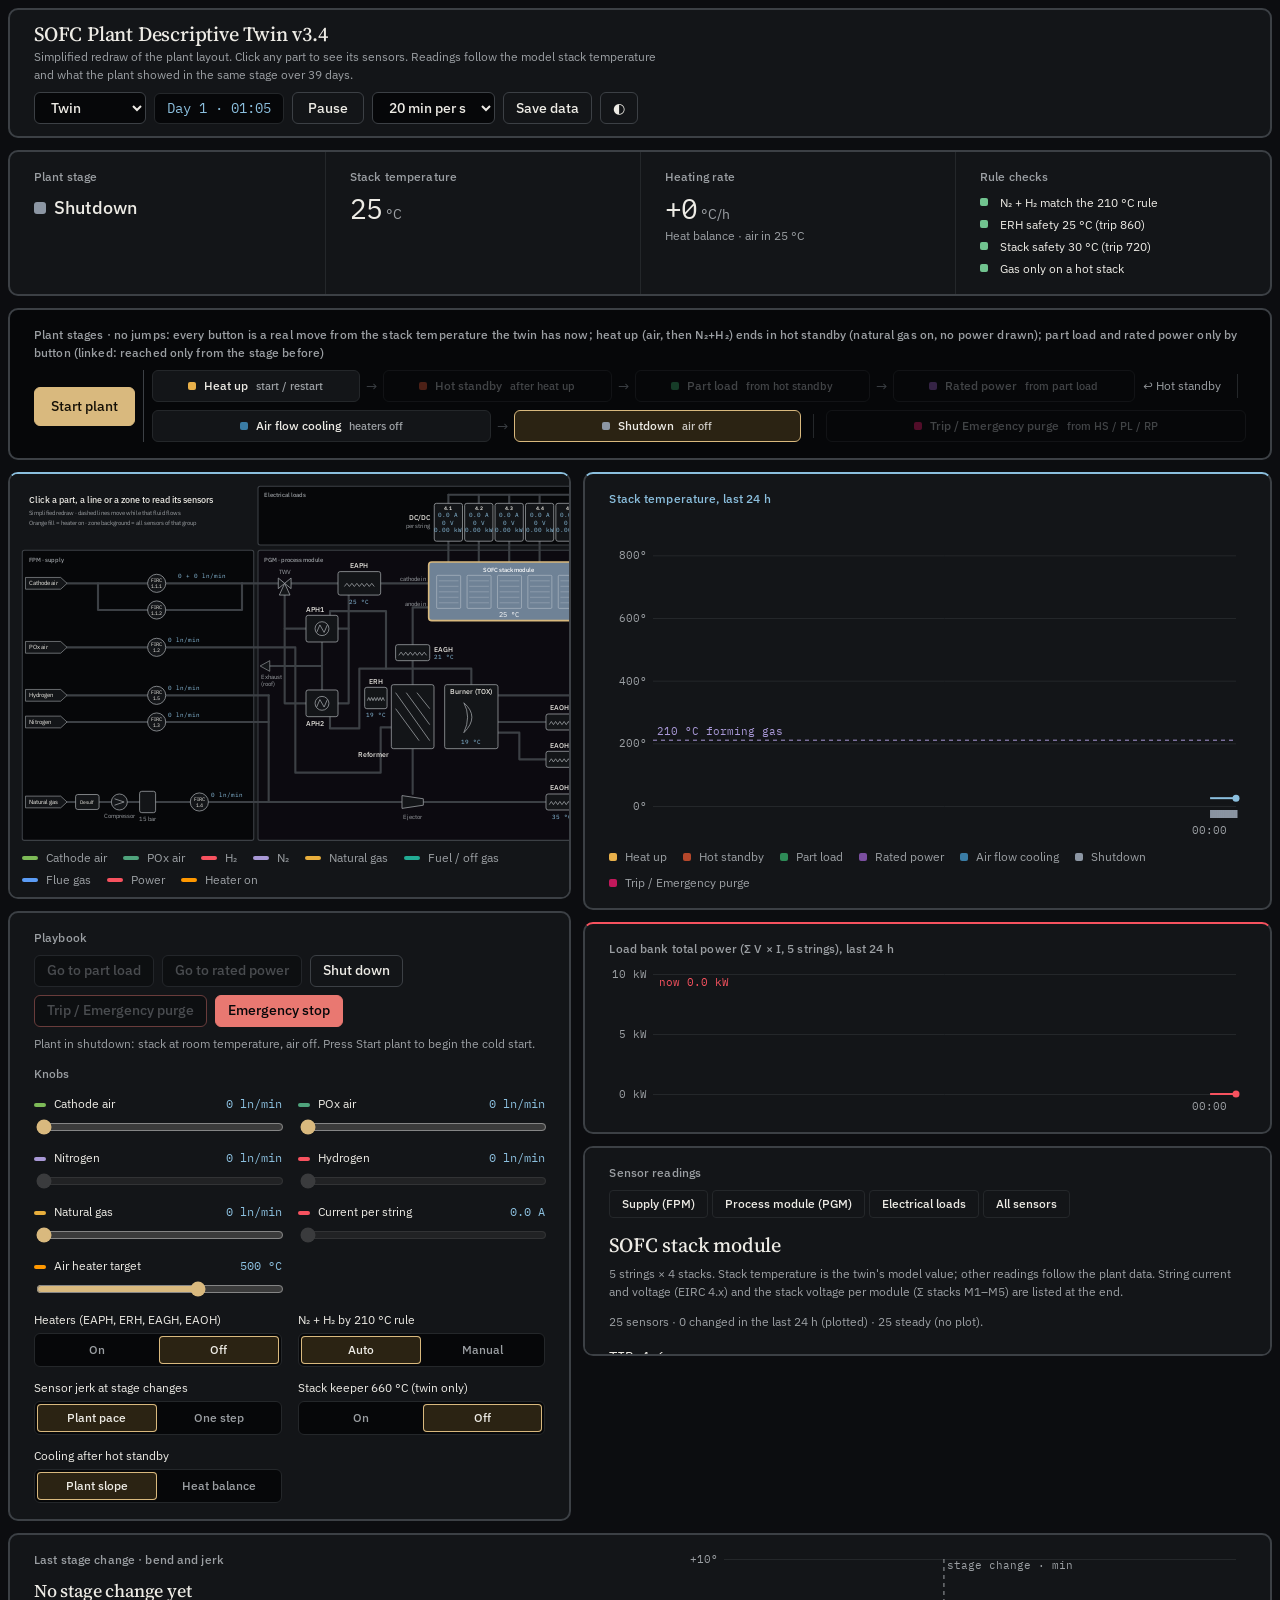
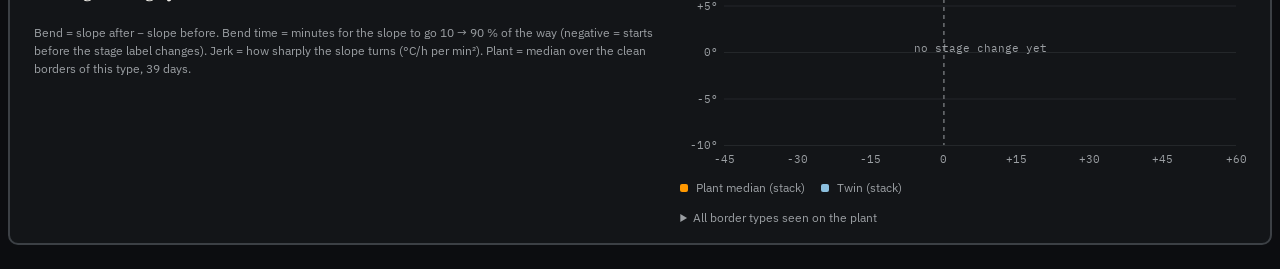
==== commit a8aacc6e: "Twin v3.4: rename app to SOFC Plant Descriptive Twin - Title, header, PWA manifest (short name "Desc" ====
--- a/05_twin_2d/index.html
+++ b/05_twin_2d/index.html
@@ -3,7 +3,7 @@
 <head>
 <meta charset="utf-8">
 <meta name="viewport" content="width=device-width, initial-scale=1">
-<title>SOFC Plant Twin v3.3</title>
+<title>SOFC Plant Descriptive Twin v3.4</title>
 <meta name="description" content="2D twin of the SOFC plant: run the stages, read every sensor against 39 days of plant data, play back a data file.">
 <script>try{if(localStorage.getItem("theme")==="light")document.documentElement.dataset.theme="light"}catch(e){}</script>
 <link rel="preconnect" href="https://fonts.googleapis.com">
@@ -19,7 +19,7 @@
 <div class="wrap">
   <header>
     <div>
-      <h1>SOFC Plant Twin v3.3</h1>
+      <h1>SOFC Plant Descriptive Twin v3.4</h1>
       <p class="sub">Simplified redraw of the plant layout. Click any part to see its sensors. Readings follow the model stack temperature and what the plant showed in the same stage over 39 days.</p>
     </div>
     <div class="bar">
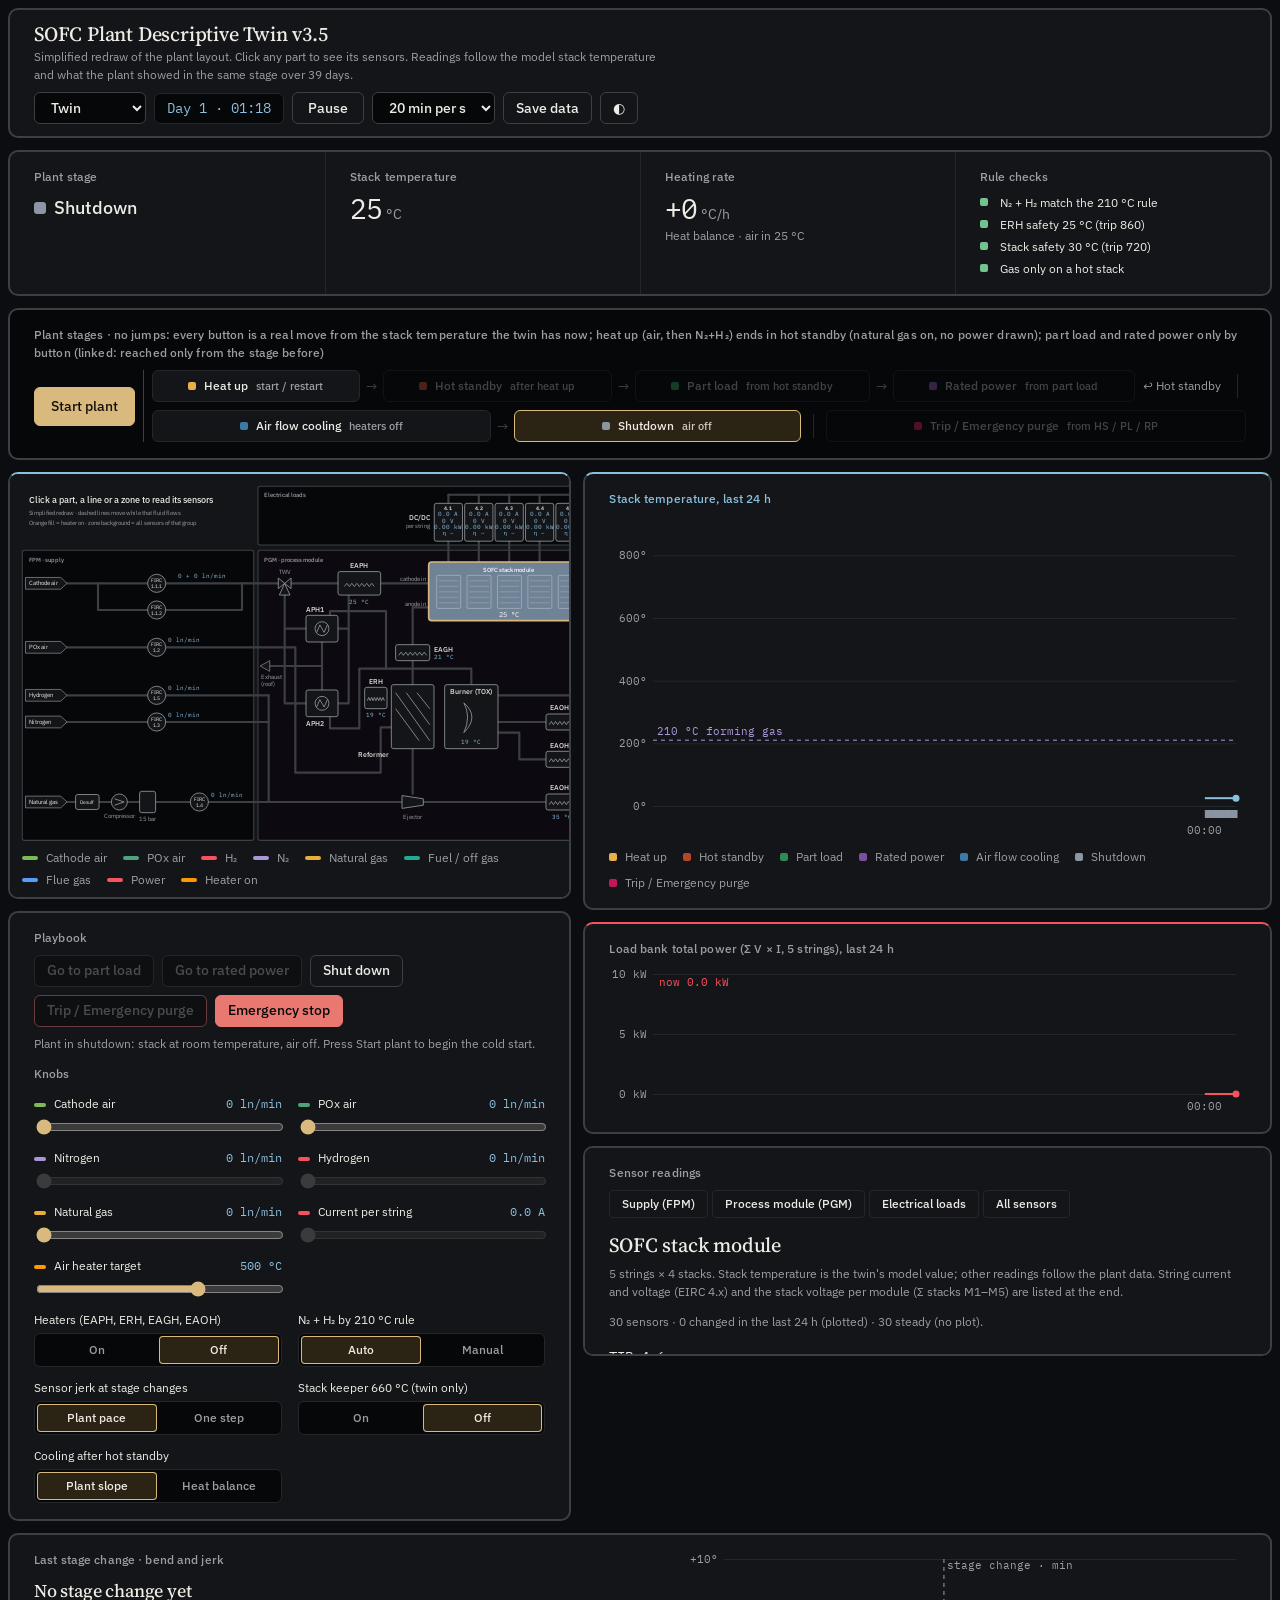
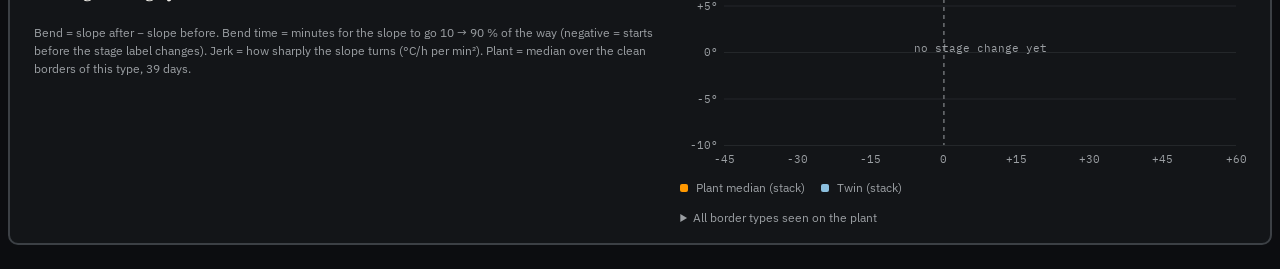
==== commit 04ae8cf0: "Twin v3.5 and dataset app v2.6: per-string efficiency, datasets folder Twin v3.5 shows per-string ef" ====
--- a/05_twin_2d/index.html
+++ b/05_twin_2d/index.html
@@ -3,7 +3,7 @@
 <head>
 <meta charset="utf-8">
 <meta name="viewport" content="width=device-width, initial-scale=1">
-<title>SOFC Plant Descriptive Twin v3.4</title>
+<title>SOFC Plant Descriptive Twin v3.5</title>
 <meta name="description" content="2D twin of the SOFC plant: run the stages, read every sensor against 39 days of plant data, play back a data file.">
 <script>try{if(localStorage.getItem("theme")==="light")document.documentElement.dataset.theme="light"}catch(e){}</script>
 <link rel="preconnect" href="https://fonts.googleapis.com">
@@ -19,7 +19,7 @@
 <div class="wrap">
   <header>
     <div>
-      <h1>SOFC Plant Descriptive Twin v3.4</h1>
+      <h1>SOFC Plant Descriptive Twin v3.5</h1>
       <p class="sub">Simplified redraw of the plant layout. Click any part to see its sensors. Readings follow the model stack temperature and what the plant showed in the same stage over 39 days.</p>
     </div>
     <div class="bar">
